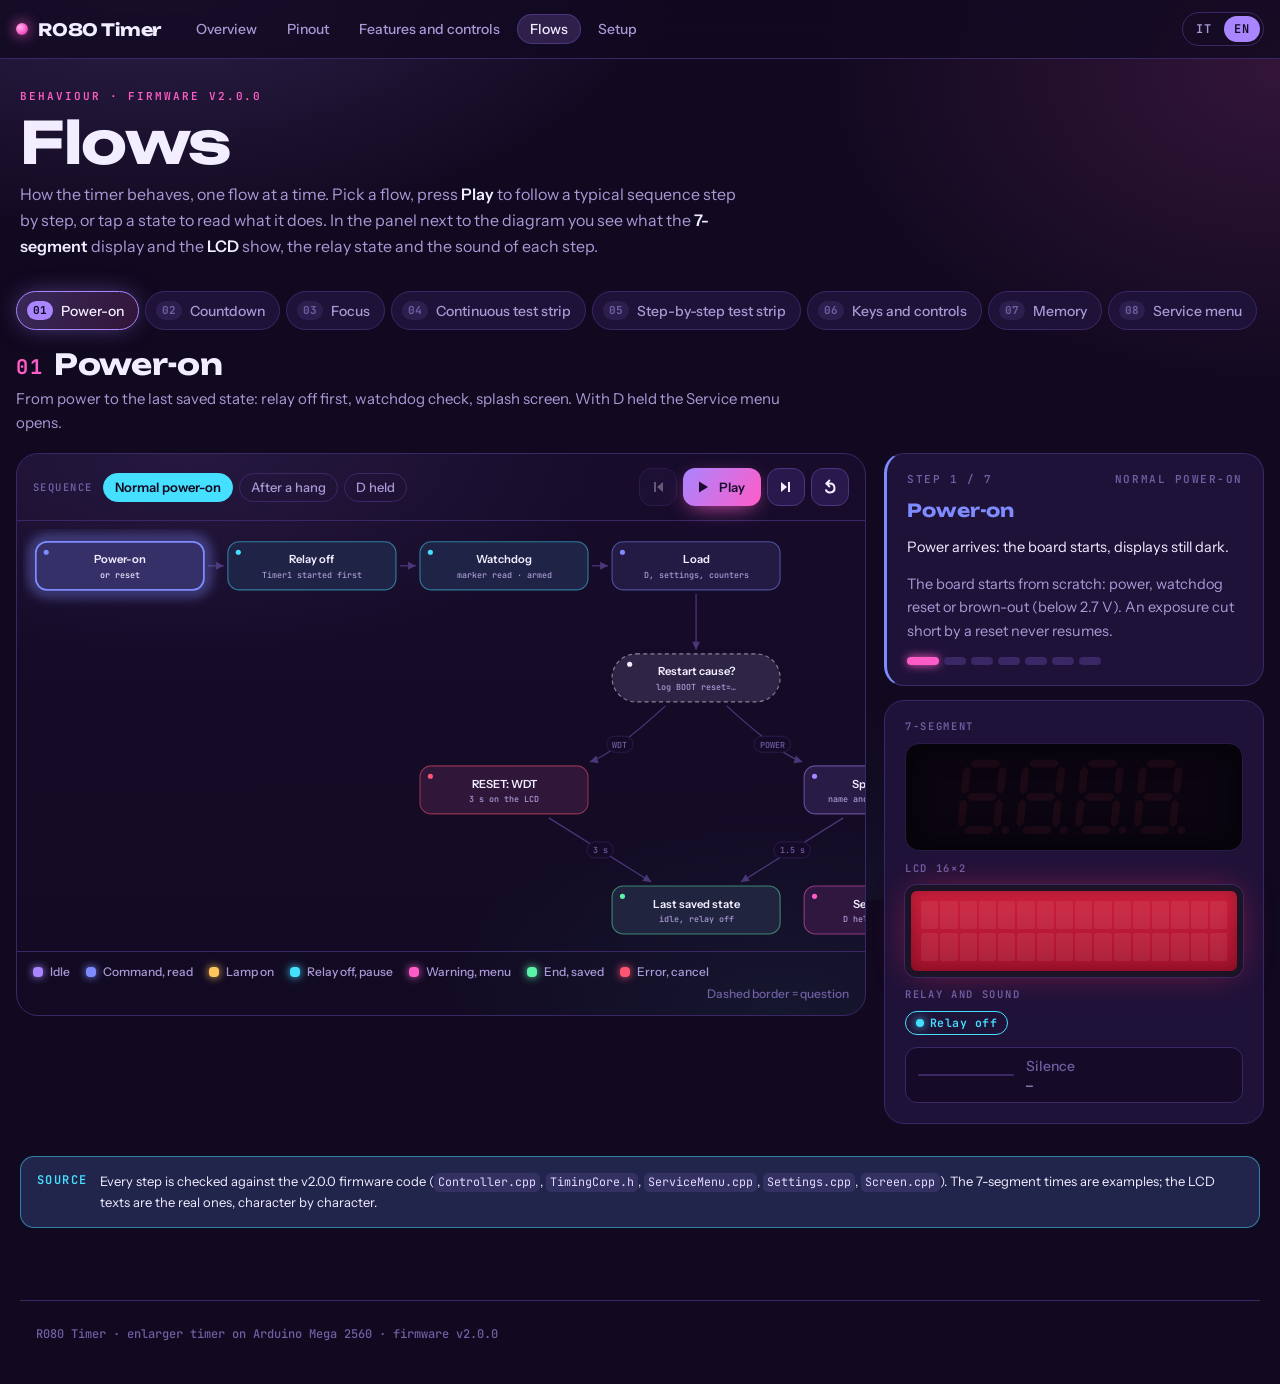
==== site/flussi.html @ a42ba9b8 "Add GitHub Pages documentation site Bilingual (Italian/English) static site in site/: overview, inte" ====
<!doctype html>
<html lang="it" data-lang="it" data-title-it="Flussi · R080 Timer" data-title-en="Flows · R080 Timer">
<head>
<meta charset="utf-8">
<meta name="viewport" content="width=device-width, initial-scale=1, viewport-fit=cover">
<title>Flussi · R080 Timer</title>
<link rel="preconnect" href="https://fonts.googleapis.com">
<link rel="preconnect" href="https://fonts.gstatic.com" crossorigin>
<link rel="stylesheet" href="https://fonts.googleapis.com/css2?family=Unbounded:wght@500;700&family=Instrument+Sans:wght@400;500;600&family=JetBrains+Mono:wght@400;600;700&display=swap">
<link rel="stylesheet" href="assets/site.css">
<style>
/* ---------- flow stage ---------- */
.stage { display: grid; gap: 18px; min-width: 0; max-width: 1640px; width: 100%; justify-self: center; }
.tabs { display: flex; flex-wrap: wrap; gap: 6px; }
.tab {
  display: inline-flex; align-items: center; gap: 8px;
  padding: 9px 14px 9px 10px;
  border-radius: 999px;
  border: 1px solid var(--line);
  background: var(--panel);
  color: var(--muted);
  font: 500 14px/1 var(--body);
  cursor: pointer;
  transition: color .2s ease, border-color .2s ease, background .2s ease;
}
.tab .n { font: 700 11px/1 var(--mono); color: var(--faint); padding: 4px 6px; border-radius: 999px; background: rgba(169, 133, 255, .1); }
.tab:hover { color: var(--fg); border-color: var(--line-2); }
.tab[aria-selected="true"] { color: var(--fg); border-color: var(--violet); background: linear-gradient(120deg, rgba(169, 133, 255, .26), rgba(255, 92, 200, .14)); box-shadow: 0 0 24px -6px rgba(169, 133, 255, .6); }
.tab[aria-selected="true"] .n { color: var(--bg); background: var(--violet); }
.tab:focus-visible, .ctl:focus-visible, .chip:focus-visible, .dot:focus-visible { outline: 2px solid var(--cyan); outline-offset: 2px; }

.flow-intro { display: grid; gap: 6px; }
.flow-intro h2 span.k { color: var(--magenta); font: 700 .7em/1 var(--mono); letter-spacing: .1em; margin-right: 10px; vertical-align: middle; }
.flow-intro p { color: var(--muted); max-width: 80ch; }

.stage-grid { display: grid; grid-template-columns: minmax(0, 1fr) 380px; gap: 18px; align-items: start; }
@media (max-width: 1100px) { .stage-grid { grid-template-columns: minmax(0, 1fr); } }

.board {
  position: relative;
  border-radius: 22px;
  border: 1px solid var(--line);
  background:
    radial-gradient(600px 300px at 20% 0%, rgba(169, 133, 255, .10), transparent 70%),
    radial-gradient(500px 300px at 90% 100%, rgba(69, 224, 255, .06), transparent 70%),
    linear-gradient(180deg, #170c2b, #120a22);
  display: grid;
  min-width: 0;
  overflow: hidden;
}
.board-bar { display: flex; flex-wrap: wrap; align-items: center; justify-content: space-between; gap: 10px 16px; padding: 14px 16px; border-bottom: 1px solid var(--line); }
.chips { display: flex; flex-wrap: wrap; gap: 6px; align-items: center; }
.chips .lbl { font: 600 10.5px/1 var(--mono); letter-spacing: .14em; text-transform: uppercase; color: var(--faint); margin-right: 4px; }
.chip {
  border: 1px solid var(--line); background: transparent; color: var(--muted);
  padding: 6px 11px; border-radius: 999px; font: 500 13px/1.1 var(--body); cursor: pointer;
}
.chip:hover { color: var(--fg); border-color: var(--line-2); }
.chip[aria-pressed="true"] { color: var(--bg); background: var(--cyan); border-color: var(--cyan); font-weight: 600; }
.controls { display: flex; gap: 6px; align-items: center; }
.ctl {
  width: 38px; height: 38px; display: grid; place-items: center;
  border-radius: 12px; border: 1px solid var(--line-2); background: var(--panel-2); color: var(--fg); cursor: pointer;
}
.ctl svg { width: 16px; height: 16px; fill: currentColor; }
.ctl:hover { border-color: var(--violet); }
.ctl.play { width: auto; padding: 0 16px 0 12px; gap: 8px; display: inline-flex; align-items: center; font: 600 13px/1 var(--body);
  background: linear-gradient(120deg, var(--violet), var(--magenta)); color: #1a0b2e; border: 0; box-shadow: 0 6px 22px -8px var(--magenta); }
.ctl:disabled { opacity: .35; cursor: default; }

.diagram-scroll { overflow-x: auto; overflow-y: hidden; padding: 8px 6px 4px; -webkit-overflow-scrolling: touch; }
.diagram-scroll svg { display: block; width: 100%; height: auto; margin: 0 auto; }

/* svg: nodes */
.node { cursor: pointer; outline: none; }
.node .shape { fill: color-mix(in srgb, var(--k) 9%, #1b1033); stroke: color-mix(in srgb, var(--k) 50%, transparent); stroke-width: 1.4; transition: fill .35s ease, stroke .35s ease; }
.node .halo { fill: none; stroke: var(--k); stroke-width: 10; opacity: 0; transition: opacity .35s ease; }
.node .kdot { fill: var(--k); }
.node .nt { fill: var(--fg); font: 600 14px var(--body); text-anchor: middle; }
.node .ns { fill: var(--muted); font: 500 10.5px var(--mono); text-anchor: middle; }
.node.ask .shape { stroke-dasharray: 5 4; }
.node.dim .nt { fill: var(--muted); }
.node:hover .shape { stroke: var(--k); }
.node:focus-visible .shape { stroke: var(--fg); stroke-width: 2.4; }
.node.seen .shape { fill: color-mix(in srgb, var(--k) 15%, #1b1033); stroke: color-mix(in srgb, var(--k) 75%, transparent); }
.node.on .shape { fill: color-mix(in srgb, var(--k) 26%, #1b1033); stroke: var(--k); stroke-width: 2.2; }
.node.on .halo { opacity: .55; animation: pulse 1.8s ease-in-out infinite; }
.node.on .ns { fill: #ece4ff; }
@keyframes pulse { 50% { opacity: .2; } }

/* svg: edges */
.edge .wire { fill: none; stroke: #4a3678; stroke-width: 1.6; transition: stroke .35s ease; }
.edge.dash .wire { stroke-dasharray: 4 5; }
.edge .head { fill: #4a3678; transition: fill .35s ease; }
.edge .flow { fill: none; stroke: var(--k); stroke-width: 2.6; stroke-dasharray: 7 11; stroke-linecap: round; opacity: 0; }
.edge .lbg { fill: #150b28; stroke: #2f2054; stroke-width: 1; }
.edge .lt { fill: var(--faint); font: 500 10.5px var(--mono); text-anchor: middle; dominant-baseline: central; }
.edge.seen .wire { stroke: color-mix(in srgb, var(--k) 55%, #4a3678); }
.edge.seen .head { fill: color-mix(in srgb, var(--k) 55%, #4a3678); }
.edge.seen .lt { fill: var(--muted); }
.edge.on .wire { stroke: var(--k); stroke-width: 2; filter: url(#glow); }
.edge.on .head { fill: var(--k); }
.edge.on .flow { opacity: 1; animation: flow 0.9s linear infinite; }
.edge.on .lbg { stroke: var(--k); fill: color-mix(in srgb, var(--k) 18%, #150b28); }
.edge.on .lt { fill: var(--fg); }
@keyframes flow { to { stroke-dashoffset: -36; } }
.token { fill: #fff; filter: url(#glow); pointer-events: none; }
.lane rect { fill: rgba(169, 133, 255, .04); stroke: var(--line); stroke-dasharray: 3 5; }
.lane text { fill: var(--faint); font: 600 10.5px var(--mono); letter-spacing: .14em; text-transform: uppercase; text-anchor: end; }

.legend { display: flex; flex-wrap: wrap; gap: 6px 16px; padding: 12px 16px 14px; border-top: 1px solid var(--line); font: 500 12px/1.3 var(--body); color: var(--muted); }
.legend span { display: inline-flex; align-items: center; gap: 7px; }
.legend i { width: 10px; height: 10px; border-radius: 4px; background: var(--k); box-shadow: 0 0 8px var(--k); }
.legend .hint { color: var(--faint); margin-left: auto; }

/* ---------- side panel ---------- */
.side { display: grid; gap: 14px; min-width: 0; }
.stepcard { border-left: 3px solid var(--k, var(--violet)); }
.stepcard .meta { display: flex; justify-content: space-between; gap: 10px; font: 600 11px/1 var(--mono); letter-spacing: .14em; text-transform: uppercase; color: var(--faint); }
.stepcard h3 { color: var(--k, var(--fg)); font-size: 18px; }
.stepcard p { color: var(--muted); font-size: 14.5px; }
.stepcard p.cap { color: var(--fg); }
.dots { display: flex; flex-wrap: wrap; gap: 5px; }
.dot { width: 22px; height: 8px; border-radius: 999px; border: 0; background: var(--line); cursor: pointer; padding: 0; }
.dot.seen { background: color-mix(in srgb, var(--violet) 55%, var(--line)); }
.dot.on { background: var(--magenta); box-shadow: 0 0 10px var(--magenta); width: 32px; }

.dev { display: grid; gap: 12px; }
.dev h4 { margin: 0; font: 600 10.5px/1 var(--mono); letter-spacing: .16em; text-transform: uppercase; color: var(--faint); display: flex; justify-content: space-between; align-items: center; gap: 8px; }
.seg7box { border-radius: 14px; padding: 12px 14px; background: #0a0510; border: 1px solid #2a1b44; box-shadow: inset 0 0 30px rgba(0, 0, 0, .6); }
.seg7box svg { display: block; width: 100%; max-width: 250px; height: auto; margin: 0 auto; }
.seg7 .s { fill: rgba(255, 84, 114, .07); }
.seg7 .s.lit { fill: #ff3d5f; filter: url(#segglow); }
.lcd {
  border-radius: 12px; padding: 10px; display: grid; gap: 4px;
  background: linear-gradient(180deg, #d0203e, #a5122c);
  border: 6px solid #1c1426; box-shadow: 0 0 0 1px #3a2766, 0 0 34px -8px rgba(255, 40, 80, .55), inset 0 0 16px rgba(0, 0, 0, .25);
  transition: filter .4s ease;
}
.lcd.dim { filter: brightness(.48) saturate(.9); }
.lcd .row { display: grid; grid-template-columns: repeat(16, 1fr); gap: 2px; }
.lcd .c {
  aspect-ratio: 5 / 8; display: grid; place-items: center;
  background: rgba(255, 255, 255, .07); border-radius: 2px;
  color: #2c040d; font: 700 clamp(11px, 3.4vw, 16px)/1 var(--mono);
}
.lcd .c.full { background: #2c040d; }
.lcd .c svg { width: 72%; height: 72%; fill: #2c040d; }
.lamp { display: flex; flex-wrap: wrap; gap: 8px; }
.lamp .pill i { width: 8px; height: 8px; border-radius: 50%; background: currentColor; box-shadow: 0 0 10px currentColor; }
.sound { display: grid; grid-template-columns: auto 1fr; gap: 4px 12px; align-items: center; padding: 10px 12px; border-radius: 12px; border: 1px solid var(--line); background: #150b28; min-height: 54px; }
.sound svg { grid-row: span 2; width: 96px; height: 34px; }
.sound svg rect { fill: var(--magenta); }
.sound b { font: 600 14px/1.2 var(--body); color: var(--fg); }
.sound small { font: 500 11.5px/1.2 var(--mono); color: var(--muted); }
.sound.off b { color: var(--faint); font-weight: 500; }
.sound.off svg rect { fill: var(--line); }
.sound.go svg rect { animation: beep .5s ease-out 2; }
@keyframes beep { 40% { fill: #fff; } }
.note.small { font-size: 13px; }
</style>
</head>
<body data-page="flussi.html">
<main class="page">
  <header class="page-head">
    <span class="eyebrow"><span lang="it">Comportamento · firmware v2.0.0</span><span lang="en">Behaviour · firmware v2.0.0</span></span>
    <h1><span lang="it">Flussi</span><span lang="en">Flows</span></h1>
    <p class="lede" lang="it">Come si comporta il timer, un flusso alla volta. Scegli un flusso, premi <b>Riproduci</b> per seguire una sequenza tipica passo per passo, oppure tocca uno stato per leggerne la spiegazione. Nel pannello accanto al diagramma vedi cosa mostrano il <b>7 segmenti</b> e l'<b>LCD</b>, lo stato del relè e il suono di ogni passo.</p>
    <p class="lede" lang="en">How the timer behaves, one flow at a time. Pick a flow, press <b>Play</b> to follow a typical sequence step by step, or tap a state to read what it does. In the panel next to the diagram you see what the <b>7-segment</b> display and the <b>LCD</b> show, the relay state and the sound of each step.</p>
  </header>

  <section class="stage wide" aria-label="Flussi / Flows">
    <div class="tabs" role="tablist" id="tabs"></div>
    <div class="flow-intro" id="intro"></div>
    <div class="stage-grid" role="tabpanel" id="flow-panel">
      <div class="board">
        <div class="board-bar">
          <div class="chips" id="scen"></div>
          <div class="controls">
            <button type="button" class="ctl" id="b-prev"><svg viewBox="0 0 16 16" aria-hidden="true"><path d="M4 3h2v10H4zM13 3v10L7 8z"/></svg></button>
            <button type="button" class="ctl play" id="b-play"></button>
            <button type="button" class="ctl" id="b-next"><svg viewBox="0 0 16 16" aria-hidden="true"><path d="M10 3h2v10h-2zM3 3v10l6-5z"/></svg></button>
            <button type="button" class="ctl" id="b-reset"><svg viewBox="0 0 16 16" aria-hidden="true"><path d="M8 2.5a5.5 5.5 0 1 1-5.2 7.3l1.9-.6A3.5 3.5 0 1 0 8 4.5H6.8L8.6 6.3 7.2 7.7 3 3.5 7.2-.7 8.6.7 6.8 2.5z" transform="translate(0 1)"/></svg></button>
          </div>
        </div>
        <div class="diagram-scroll" id="dscroll"></div>
        <div class="legend">
          <span style="--k:var(--violet)"><i></i><span lang="it">Fermo</span><span lang="en">Idle</span></span>
          <span style="--k:var(--indigo)"><i></i><span lang="it">Comando, lettura</span><span lang="en">Command, read</span></span>
          <span style="--k:var(--amber)"><i></i><span lang="it">Lampada accesa</span><span lang="en">Lamp on</span></span>
          <span style="--k:var(--cyan)"><i></i><span lang="it">Relè spento, pausa</span><span lang="en">Relay off, pause</span></span>
          <span style="--k:var(--magenta)"><i></i><span lang="it">Avviso, menu</span><span lang="en">Warning, menu</span></span>
          <span style="--k:var(--green)"><i></i><span lang="it">Fine, salvato</span><span lang="en">End, saved</span></span>
          <span style="--k:var(--red)"><i></i><span lang="it">Errore, annullamento</span><span lang="en">Error, cancel</span></span>
          <span class="hint"><span lang="it">Bordo tratteggiato = domanda</span><span lang="en">Dashed border = question</span></span>
        </div>
      </div>
      <aside class="side" aria-live="polite">
        <div class="panel stepcard" id="card"></div>
        <div class="panel dev" id="dev"></div>
      </aside>
    </div>
  </section>

  <div class="note small"><strong><span lang="it">Fonte</span><span lang="en">Source</span></strong>
    <p lang="it">Ogni passo è verificato sul codice del firmware v2.0.0 (<code>Controller.cpp</code>, <code>TimingCore.h</code>, <code>ServiceMenu.cpp</code>, <code>Settings.cpp</code>, <code>Screen.cpp</code>). I tempi del 7 segmenti sono esempi; i testi dell'LCD sono quelli reali, carattere per carattere.</p>
    <p lang="en">Every step is checked against the v2.0.0 firmware code (<code>Controller.cpp</code>, <code>TimingCore.h</code>, <code>ServiceMenu.cpp</code>, <code>Settings.cpp</code>, <code>Screen.cpp</code>). The 7-segment times are examples; the LCD texts are the real ones, character by character.</p>
  </div>
</main>
<footer class="site"><span lang="it">R080 Timer · timer per ingranditore su Arduino Mega 2560 · firmware v2.0.0</span><span lang="en">R080 Timer · enlarger timer on Arduino Mega 2560 · firmware v2.0.0</span></footer>
<script src="assets/site.js"></script>
<script>
(function () {
  "use strict";
  const T = (it, en) => ({ it, en: en === undefined ? it : en });
  const lang = () => (document.documentElement.dataset.lang === "en" ? "en" : "it");
  const L = (o) => (o == null ? "" : typeof o === "string" ? o : o[lang()]);
  const reduced = window.matchMedia("(prefers-reduced-motion: reduce)").matches;

  const KIND = { idle: "--violet", input: "--indigo", lamp: "--amber", off: "--cyan", warn: "--magenta", end: "--green", err: "--red", ask: "--fg", mute: "--faint" };

  // LCD rows, exactly as Screen.cpp composes them: row 2 = precision (cols 0-6), Ch:x (9-12), note (14), plug (15).
  const pad = (s) => (s + " ".repeat(16)).slice(0, 16);
  const R1 = { F: "FOCUS", CD: "COUNTDOWN  [S]", TS: "TEST STRIP [S]CO", TSF: "TEST STRIP [F]CO", TP: "TEST STRIP [S]PP" };
  const r2 = (p, ch, note, plug) => (p + "         ").slice(0, 9) + "Ch:" + (ch || "A") + " " + (note === false ? " " : "♪") + (plug === false ? " " : "⚡");
  const LCD_CD = [R1.CD, r2(" 1s")];
  const LCD_F = [R1.F, r2("")];
  const MENU = (item) => ["MENU SERVIZIO", ">" + item];

  // Sounds from SoundScheduler.cpp: [hz, ms] (hz 0 = pause).
  const SND = {
    start: [T("Avvio", "Start"), "1000 Hz · 60 ms", [[1000, 60]]],
    metro: [T("Metronomo", "Metronome"), "300 Hz · 80 ms", [[300, 80]]],
    pre: [T("Preavviso", "Pre-warning"), "3 × 800 Hz · 30 ms", [[800, 30], [0, 70], [800, 30], [0, 70], [800, 30]]],
    step: [T("Step", "Step"), "600 Hz · 150 ms", [[600, 150]]],
    end: [T("Suono di fine", "End sound"), "600 · 450 · 300 Hz", [[600, 150], [0, 80], [450, 150], [0, 80], [300, 150]]],
    warn: [T("Avviso Focus", "Focus warning"), "2 × 450 Hz · 200 ms", [[450, 200], [0, 100], [450, 200]]],
    error: [T("Errore", "Error"), "150 Hz · 300 ms", [[150, 300]]],
    ok: [T("Conferma", "Confirm"), "1200 Hz · 40 ms", [[1200, 40]]]
  };

  /* ------------------------------------------------------------------ flows
     node: [id, x, y, kind, title, sub, info]
     edge: [from, to, label, opts{bend, loop:"top|bottom|left|right", id, dash}]
     step: {n, via?, seg?, lcd?, r?, snd?, c}  seg/lcd/r carry over to the next steps */
  const FLOWS = [
    {
      id: "boot", tab: T("Accensione", "Power-on"),
      intro: T("Dall'alimentazione all'ultimo stato salvato: relè spento per primo, controllo del watchdog, schermata iniziale. Con D premuto si apre il Menu di servizio.",
        "From power to the last saved state: relay off first, watchdog check, splash screen. With D held the Service menu opens."),
      nodes: [
        ["pow", 120, 70, "input", T("Accensione", "Power-on"), T("o reset", "or reset"),
          T("La scheda parte da zero: alimentazione, reset da watchdog o brown-out (sotto 2,7 V). Un'Esposizione interrotta da un reset non riprende mai.",
            "The board starts from scratch: power, watchdog reset or brown-out (below 2.7 V). An exposure cut short by a reset never resumes.")],
        ["rel", 360, 70, "off", T("Relè spento", "Relay off"), T("Timer1 avviato per primo", "Timer1 started first"),
          T("La prima riga di setup() avvia Timer1 e tiene basso il pin del relè: la lampada resta spenta finché non si avvia un'Esposizione.",
            "The first line of setup() starts Timer1 and holds the relay pin low: the lamp stays off until an exposure starts.")],
        ["wdt", 600, 70, "off", T("Watchdog", "Watchdog"), T("marcatore letto · armato", "marker read · armed"),
          T("Un marcatore in RAM non inizializzata dice se il riavvio viene dal watchdog. Poi il watchdog si arma: se il loop si blocca, a 250 ms spegne il relè e a 500 ms resetta la scheda.",
            "A marker in uninitialised RAM tells whether the restart came from the watchdog. Then the watchdog is armed: if the loop hangs it turns the relay off at 250 ms and resets the board at 500 ms.")],
        ["load", 840, 70, "input", T("Lettura", "Load"), T("D, impostazioni, contatori", "D, settings, counters"),
          T("Legge una sola volta il tasto D, carica le impostazioni (CRC8, altrimenti valori di fabbrica) e aumenta il contatore delle accensioni; dopo un watchdog anche quello dei reset.",
            "Reads the D key once, loads the settings (CRC8, otherwise factory defaults) and bumps the power-on counter; after a watchdog reset also the reset counter.")],
        ["cause", 840, 210, "ask", T("Causa del riavvio?", "Restart cause?"), T("log BOOT reset=…", "log BOOT reset=…"),
          T("Il log USB scrive BOOT reset=POWER o BOOT reset=WDT. Solo il reset da watchdog si riconosce: il bootloader cancella gli altri flag.",
            "The USB log writes BOOT reset=POWER or BOOT reset=WDT. Only the watchdog reset is recognised: the bootloader clears the other flags.")],
        ["wmsg", 600, 350, "err", T("RESET: WDT", "RESET: WDT"), T("3 s sull'LCD", "3 s on the LCD"),
          T("Dopo un reset da watchdog l'LCD mostra la causa per 3 s, al posto della schermata iniziale, che non compare. Se D era premuto, poi si apre il Menu di servizio.",
            "After a watchdog reset the LCD shows the cause for 3 s, instead of the splash screen, which does not appear. If D was held, the Service menu opens next.")],
        ["splash", 1080, 350, "idle", T("Schermata iniziale", "Splash screen"), T("nome e versione · 1,5 s", "name and version · 1.5 s"),
          T("“- R080 Timer -” e la versione per 1,5 s. Il 7 segmenti mostra già il tempo impostato del Canale attivo.",
            "“- R080 Timer -” and the version for 1.5 s. The 7-segment already shows the set time of the active channel.")],
        ["idle", 840, 500, "end", T("Ultimo stato salvato", "Last saved state"), T("fermo, relè spento", "idle, relay off"),
          T("Tutto come allo spegnimento: Canale attivo, i tre Canali, mute, luminosità, impostazioni del menu. Il timer è fermo con il relè spento.",
            "Everything as it was at power-off: active channel, the three channels, mute, brightness, menu settings. The timer is idle with the relay off.")],
        ["menu", 1080, 500, "warn", T("Menu di servizio", "Service menu"), T("D tenuto all'accensione", "D held at power-on"),
          T("Se D era premuto all'avvio, finita la schermata iniziale si apre il Menu di servizio. Nel menu non si avviano Esposizioni.",
            "If D was held at start-up, the Service menu opens once the splash screen ends. No exposure can start inside the menu.")]
      ],
      edges: [
        ["pow", "rel", ""], ["rel", "wdt", ""], ["wdt", "load", ""], ["load", "cause", ""],
        ["cause", "wmsg", T("WDT"), { bend: -30 }], ["cause", "splash", T("POWER"), { bend: 30 }],
        ["wmsg", "idle", T("3 s")], ["splash", "idle", T("1,5 s", "1.5 s")],
        ["splash", "menu", T("D tenuto", "D held")]
      ],
      sc: [
        { name: T("Accensione normale", "Normal power-on"), steps: [
          { n: "pow", seg: "", lcd: ["", ""], r: false, c: T("Arriva la corrente: la scheda si avvia, display ancora spenti.", "Power arrives: the board starts, displays still dark.") },
          { n: "rel", c: T("Timer1 parte per primo e tiene il relè spento.", "Timer1 starts first and keeps the relay off.") },
          { n: "wdt", c: T("Nessun marcatore: avvio normale. Il watchdog ora sorveglia il loop.", "No marker: normal start. The watchdog now guards the loop.") },
          { n: "load", c: T("Impostazioni valide, contatore Accensioni +1.", "Settings valid, power-on counter +1.") },
          { n: "cause", c: T("Causa POWER: il log scrive BOOT reset=POWER.", "Cause POWER: the log writes BOOT reset=POWER.") },
          { n: "splash", seg: "010.0", lcd: [" - R080 Timer - ", "     v2.0.0"], c: T("Schermata iniziale per 1,5 s; il 7 segmenti mostra già 10,0 s.", "Splash for 1.5 s; the 7-segment already shows 10.0 s.") },
          { n: "idle", lcd: LCD_CD, c: T("Ultimo stato salvato: Countdown, Canale A, pronto.", "Last saved state: Countdown, channel A, ready.") }
        ] },
        { name: T("Dopo un blocco", "After a hang"), steps: [
          { n: "pow", seg: "", lcd: ["", ""], r: false, c: T("Il loop si era bloccato: a 250 ms la ISR del watchdog ha spento il relè e scritto il marcatore, a 500 ms la scheda si è riavviata.", "The loop had hung: at 250 ms the watchdog ISR turned the relay off and wrote the marker, at 500 ms the board restarted.") },
          { n: "rel", c: T("Relè spento, come a ogni avvio.", "Relay off, as at every start.") },
          { n: "wdt", c: T("Marcatore trovato: il riavvio viene dal watchdog.", "Marker found: the restart came from the watchdog.") },
          { n: "load", c: T("Accensioni +1 e Reset watchdog +1.", "Power-ons +1 and watchdog resets +1.") },
          { n: "cause", c: T("Causa WDT: il log scrive BOOT reset=WDT.", "Cause WDT: the log writes BOOT reset=WDT.") },
          { n: "wmsg", seg: "010.0", lcd: ["RESET: WDT", ""], c: T("L'LCD mostra RESET: WDT per 3 s.", "The LCD shows RESET: WDT for 3 s.") },
          { n: "idle", lcd: LCD_CD, c: T("Poi direttamente l'ultimo stato salvato: la schermata iniziale non compare. Nessuna Esposizione riprende.", "Then straight to the last saved state: no splash screen. No exposure resumes.") }
        ] },
        { name: T("D tenuto", "D held"), steps: [
          { n: "pow", seg: "", lcd: ["", ""], r: false, c: T("D premuto mentre si accende il timer.", "D held while the timer powers on.") },
          { n: "rel" }, { n: "wdt" },
          { n: "load", c: T("D letto una volta sola, qui: il Menu di servizio è aperto.", "D is read only once, here: the Service menu is open.") },
          { n: "cause" },
          { n: "splash", seg: "010.0", lcd: [" - R080 Timer - ", "     v2.0.0"], c: T("La schermata iniziale compare comunque per 1,5 s.", "The splash screen still shows for 1.5 s.") },
          { n: "menu", lcd: MENU("Info"), c: T("Menu di servizio, prima voce Info. Si scorre con l'encoder della Modalità.", "Service menu, first item Info. Scroll with the mode encoder.") }
        ] }
      ]
    },
    {
      id: "countdown", tab: T("Countdown", "Countdown"),
      intro: T("Una singola Esposizione lunga quanto il tempo impostato, con il Metronomo a ogni secondo e lo spegnimento del relè dal timer hardware, al millisecondo.",
        "A single exposure as long as the set time, with the metronome every second and the relay switched off by the hardware timer, to the millisecond."),
      nodes: [
        ["err", 140, 80, "err", T("Beep di errore", "Error beep"), T("tempo 0,0", "time 0.0"),
          T("Con tempo 0,0 la pressione non avvia nulla: tono grave lungo (150 Hz, 300 ms), relè spento, il timer resta fermo.",
            "With time 0.0 the press starts nothing: long low tone (150 Hz, 300 ms), relay off, the timer stays idle.")],
        ["entry", 420, 80, "input", T("Inserimento", "Time entry"), T("cifre da destra", "digits from the right"),
          T("Le cifre entrano da destra in decimi di secondo, fino a quattro: 1 2 5 = 12,5 s. Il tempo inserito diventa anche il Tempo base, con Offset zero.",
            "Digits enter from the right in tenths of a second, up to four: 1 2 5 = 12.5 s. The entered time also becomes the base time, with offset zero.")],
        ["idle", 140, 270, "idle", T("Fermo", "Idle"), T("7 seg: tempo impostato", "7-seg: set time"),
          T("Il 7 segmenti mostra il tempo impostato del Canale attivo; tastierino ed encoder sono attivi. D azzera tempo, Tempo base e Offset.",
            "The 7-segment shows the set time of the active channel; keypad and encoders are live. D clears time, base time and offset.")],
        ["expo", 700, 270, "lamp", T("Esposizione", "Exposure"), T("relè acceso · residuo", "relay on · remaining"),
          T("Relè acceso (se l'Abilitazione relè è attiva), beep di avvio, impostazioni salvate subito, LCD al livello di esposizione. Il 7 segmenti conta alla rovescia, arrotondando per eccesso.",
            "Relay on (if relay enable is on), start beep, settings saved at once, LCD at exposure level. The 7-segment counts down, rounded up.")],
        ["isr", 1000, 270, "off", T("Fine dalla ISR", "End from the ISR"), T("relè spento al ms", "relay off on the ms"),
          T("Nel tick di Timer1 in cui il tempo arriva al traguardo la ISR spegne il relè scrivendo su PORTL: la durata non dipende dal loop.",
            "In the Timer1 tick where time reaches the target the ISR turns the relay off by writing PORTL: the duration does not depend on the loop.")],
        ["cancel", 700, 450, "err", T("Annullamento", "Cancel"), T("pressione durante", "press while running"),
          T("Una pressione durante l'Esposizione spegne subito il relè. Conta comunque come Esposizione; il log scrive CANCEL.",
            "A press during the exposure switches the relay off at once. It still counts as an exposure; the log writes CANCEL.")],
        ["end", 1000, 450, "end", T("Fine", "End"), T("suono di fine · ripeti", "end sound · repeat"),
          T("Suono di fine (tre toni discendenti, suona anche col mute). Il 7 segmenti torna al tempo impostato: un'altra pressione ripete la stessa Esposizione.",
            "End sound (three falling tones, plays even when muted). The 7-segment returns to the set time: another press repeats the same exposure.")]
      ],
      edges: [
        ["idle", "entry", T("cifre", "digits")], ["entry", "expo", T("pressione", "press")],
        ["idle", "expo", T("pressione", "press")], ["idle", "idle", T("D: 0,0", "D: 0.0"), { loop: "left" }],
        ["idle", "err", T("pressione a 0,0", "press at 0.0"), { bend: -26 }], ["err", "idle", T("resta fermo", "stays idle"), { bend: -26 }],
        ["expo", "expo", T("ogni secondo: metronomo", "every second: metronome"), { loop: "top" }],
        ["expo", "isr", T("residuo 0", "0 left")], ["isr", "end", ""],
        ["expo", "cancel", T("pressione", "press")], ["cancel", "end", ""],
        ["end", "idle", T("pronto a ripetere", "ready to repeat"), { c: [580, 700] }]
      ],
      sc: [
        { name: T("Esposizione completa", "Full exposure"), steps: [
          { n: "idle", seg: "010.0", lcd: LCD_CD, r: false, c: T("Fermo sul Canale A: 10,0 s di fabbrica.", "Idle on channel A: factory 10.0 s.") },
          { n: "entry", seg: "012.5", c: T("Digito 1 2 5: le cifre entrano da destra, 12,5 s.", "I type 1 2 5: digits enter from the right, 12.5 s.") },
          { n: "expo", r: true, snd: "start", c: T("Pressione: relè acceso, beep di avvio, impostazioni salvate subito.", "Press: relay on, start beep, settings saved at once.") },
          { n: "expo", seg: "011.5", snd: "metro", c: T("A ogni secondo intero dall'avvio un tick del Metronomo. Il residuo è arrotondato per eccesso.", "At every whole second from the start a metronome tick. The remaining time is rounded up.") },
          { n: "expo", seg: "000.5", snd: "metro", c: T("Ultimo tick a 12 s: mancano 0,5 s.", "Last tick at 12 s: 0.5 s to go.") },
          { n: "isr", seg: "000.1", r: false, c: T("Al ms 12 500 la ISR spegne il relè, nello stesso tick.", "At ms 12 500 the ISR turns the relay off, in that very tick.") },
          { n: "end", seg: "012.5", snd: "end", c: T("Suono di fine; il 7 segmenti torna a 012.5. Log END con la durata misurata, Esposizioni +1.", "End sound; the 7-segment goes back to 012.5. Log END with the measured duration, exposures +1.") },
          { n: "idle", c: T("Un'altra pressione ripete la stessa Esposizione.", "Another press repeats the same exposure.") }
        ] },
        { name: T("Annullamento", "Cancel"), steps: [
          { n: "idle", seg: "010.0", lcd: LCD_CD, r: false, c: T("Fermo, 10,0 s.", "Idle, 10.0 s.") },
          { n: "expo", r: true, snd: "start", c: T("Pressione: Esposizione avviata.", "Press: exposure started.") },
          { n: "expo", seg: "006.0", snd: "metro", c: T("Quarto tick del Metronomo: residuo 6,0 s.", "Fourth metronome tick: 6.0 s left.") },
          { n: "cancel", seg: "005.3", r: false, c: T("Pressione durante l'Esposizione: relè spento subito, log CANCEL, conta come Esposizione.", "Press while running: relay off at once, log CANCEL, counts as an exposure.") },
          { n: "end", seg: "010.0", snd: "end", c: T("Suono di fine; il 7 segmenti torna a 010.0.", "End sound; the 7-segment returns to 010.0.") },
          { n: "idle", c: T("La pressione successiva riparte dal tempo pieno.", "The next press starts again from the full time.") }
        ] },
        { name: T("Tempo zero", "Zero time"), steps: [
          { n: "idle", seg: "010.0", lcd: LCD_CD, r: false, c: T("Fermo, 10,0 s.", "Idle, 10.0 s.") },
          { n: "idle", seg: "000.0", c: T("D azzera tempo impostato, Tempo base e Offset.", "D clears set time, base time and offset.") },
          { n: "err", snd: "error", c: T("Pressione con 0,0: beep di errore, nessuna Esposizione.", "Press at 0.0: error beep, no exposure.") },
          { n: "idle", c: T("Il timer resta fermo: si digita un tempo nuovo.", "The timer stays idle: type a new time.") }
        ] }
      ]
    },
    {
      id: "focus", tab: T("Focus", "Focus"),
      intro: T("Lampada accesa a tempo libero per comporre e mettere a fuoco, con spegnimento automatico di sicurezza.",
        "Lamp on for free time to compose and focus, with a safety auto-off."),
      nodes: [
        ["idle", 140, 270, "idle", T("Focus fermo", "Focus idle"), T("* / # luci · cifre ignorate", "* / # lights · digits off"),
          T("In Focus cifre ed encoder della precisione non hanno effetto; * / # regolano la luminosità dell'LCD, 0 tenuto + * / # quella del 7 segmenti. Il tempo impostato resta nel Canale.",
            "In Focus digits and the precision encoder do nothing; * / # set the LCD brightness, 0 held + * / # the 7-segment one. The set time stays in the channel.")],
        ["on", 430, 270, "lamp", T("Lampada accesa", "Lamp on"), T("tempo trascorso", "elapsed time"),
          T("Pressione: relè acceso, beep di avvio. Il 7 segmenti conta il tempo trascorso; nessun Metronomo. LCD al livello di esposizione.",
            "Press: relay on, start beep. The 7-segment counts the elapsed time; no metronome. LCD at exposure level.")],
        ["mmss", 760, 90, "lamp", T("Oltre 999,9 s", "Past 999.9 s"), T("7 seg in mm.ss", "7-seg in mm.ss"),
          T("Oltre 999,9 s il 7 segmenti passa a minuti.secondi: 17.05 = 17 min 05 s. Succede solo con il limite di 20 minuti.",
            "Past 999.9 s the 7-segment switches to minutes.seconds: 17.05 = 17 min 05 s. Only happens with the 20-minute limit.")],
        ["warn", 760, 270, "warn", T("Avviso", "Warning"), T("10 s prima · 2 × 450 Hz", "10 s before · 2 × 450 Hz"),
          T("Dieci secondi prima dello Spegnimento automatico suonano due toni da 450 Hz. La lampada resta accesa.",
            "Ten seconds before the auto-off two 450 Hz tones play. The lamp stays on.")],
        ["auto", 1060, 270, "off", T("Spegnimento automatico", "Auto-off"), T("3·5·10·15·20 min, def. 5", "3·5·10·15·20 min, def. 5"),
          T("Al tempo massimo scelto nel Menu di servizio (3, 5, 10, 15 o 20 minuti; di fabbrica 5) la ISR spegne il relè.",
            "At the maximum time chosen in the Service menu (3, 5, 10, 15 or 20 minutes; factory 5) the ISR turns the relay off.")],
        ["stop", 760, 450, "input", T("Stop manuale", "Manual stop"), T("seconda pressione", "second press"),
          T("Una seconda pressione del pulsante principale spegne la lampada.",
            "A second press of the main button turns the lamp off.")],
        ["end", 1060, 450, "end", T("Fine", "End"), T("suono di fine", "end sound"),
          T("Suono di fine, LCD al livello normale, 7 segmenti al tempo impostato. Il Focus non conta come Esposizione, ma il tempo a relè acceso va nelle ore di lampada.",
            "End sound, LCD back to normal level, 7-segment to the set time. Focus is not counted as an exposure, but its relay-on time adds to the lamp hours.")]
      ],
      edges: [
        ["idle", "on", T("pressione", "press")], ["on", "on", T("conta", "counting"), { loop: "bottom" }],
        ["on", "mmss", T("1000 s (limite 20 min)", "1000 s (20 min limit)"), { dash: true, bend: 20 }], ["mmss", "warn", ""],
        ["on", "warn", T("limite − 10 s", "limit − 10 s")], ["warn", "auto", T("limite", "limit")],
        ["on", "stop", T("pressione", "press"), { bend: 20 }], ["warn", "stop", T("pressione", "press")],
        ["auto", "end", ""], ["stop", "end", ""],
        ["end", "idle", T("pronto", "ready"), { c: [600, 700] }]
      ],
      sc: [
        { name: T("Spegnimento automatico", "Auto-off"), steps: [
          { n: "idle", seg: "010.0", lcd: LCD_F, r: false, c: T("Focus fermo: il 7 segmenti mostra il tempo del Canale, che il Focus non usa.", "Focus idle: the 7-segment shows the channel time, which Focus does not use.") },
          { n: "on", seg: "000.0", r: true, snd: "start", c: T("Pressione: lampada accesa, beep di avvio.", "Press: lamp on, start beep.") },
          { n: "on", seg: "125.4", c: T("Il 7 segmenti conta il tempo trascorso, in silenzio.", "The 7-segment counts the elapsed time, silently.") },
          { n: "warn", seg: "290.0", snd: "warn", c: T("Limite di fabbrica 5 min: a 4:50 l'avviso, due toni.", "Factory limit 5 min: at 4:50 the warning, two tones.") },
          { n: "auto", seg: "300.0", r: false, c: T("A 5:00 la ISR spegne il relè.", "At 5:00 the ISR turns the relay off.") },
          { n: "end", seg: "010.0", snd: "end", c: T("Suono di fine; il 7 segmenti torna al tempo impostato.", "End sound; the 7-segment returns to the set time.") },
          { n: "idle", c: T("Pronto per un'altra accensione.", "Ready to switch on again.") }
        ] },
        { name: T("Limite 20 min", "20 min limit"), steps: [
          { n: "idle", seg: "010.0", lcd: LCD_F, r: false, c: T("Tempo max Focus a 20 minuti nel Menu di servizio.", "Focus max time set to 20 minutes in the Service menu.") },
          { n: "on", seg: "000.0", r: true, snd: "start", c: T("Pressione: lampada accesa.", "Press: lamp on.") },
          { n: "mmss", seg: "17.05", c: T("A 1025 s il 7 segmenti mostra 17.05: 17 min 05 s.", "At 1025 s the 7-segment shows 17.05: 17 min 05 s.") },
          { n: "warn", seg: "19.50", snd: "warn", c: T("A 19:50 l'avviso.", "At 19:50 the warning.") },
          { n: "auto", seg: "20.00", r: false, c: T("A 20:00 relè spento dalla ISR.", "At 20:00 relay off from the ISR.") },
          { n: "end", seg: "010.0", snd: "end", c: T("Suono di fine.", "End sound.") }
        ] },
        { name: T("Stop manuale", "Manual stop"), steps: [
          { n: "idle", seg: "010.0", lcd: LCD_F, r: false, c: T("Focus fermo.", "Focus idle.") },
          { n: "on", seg: "000.0", r: true, snd: "start", c: T("Pressione: lampada accesa.", "Press: lamp on.") },
          { n: "on", seg: "042.7", c: T("Messa a fuoco in corso: 42,7 s.", "Focusing: 42.7 s.") },
          { n: "stop", r: false, c: T("Seconda pressione: relè spento.", "Second press: relay off.") },
          { n: "end", seg: "010.0", snd: "end", c: T("Suono di fine; il tempo va nelle ore di lampada, non nelle Esposizioni.", "End sound; the time goes to lamp hours, not to exposures.") },
          { n: "idle", c: T("Di nuovo fermo.", "Idle again.") }
        ] }
      ]
    },
    {
      id: "strip", tab: T("Test strip continuo", "Continuous test strip"),
      intro: T("Una serie di Step cumulativi su una sola striscia: la lampada resta accesa e si copre una striscia a ogni beep di step.",
        "A series of cumulative steps on one strip: the lamp stays on and you cover a strip at every step beep."),
      nodes: [
        ["idle", 140, 270, "idle", T("Fermo", "Idle"), T("TEST STRIP · CO", "TEST STRIP · CO"),
          T("Avanzamento continuo (CO), scelto premendo l'encoder della Modalità. Il primo Step è il tempo impostato; con 0,0 la pressione dà il beep di errore.",
            "Continuous advance (CO), chosen by pressing the mode encoder. The first step is the set time; at 0.0 the press gives the error beep.")],
        ["run", 430, 270, "lamp", T("Lampada accesa", "Lamp on"), T("cumulativo · St:n", "cumulative · St:n"),
          T("La lampada resta accesa da uno Step all'altro. Il 7 segmenti mostra il tempo cumulativo dall'inizio, l'LCD lo Step in corso (St:n). Nessun Metronomo.",
            "The lamp stays on from one step to the next. The 7-segment shows the cumulative time from the start, the LCD the current step (St:n). No metronome.")],
        ["pre", 720, 100, "warn", T("Preavviso", "Pre-warning"), T("−300 · −200 · −100 ms", "−300 · −200 · −100 ms"),
          T("Tre tick brevi (800 Hz, 30 ms) a 0,3, 0,2 e 0,1 s dallo Step: il tempo di preparare il cartoncino.",
            "Three short ticks (800 Hz, 30 ms) at 0.3, 0.2 and 0.1 s before the step: time to get the card ready.")],
        ["step", 720, 440, "warn", T("Step", "Step"), T("beep 600 Hz · St:n+1", "600 Hz beep · St:n+1"),
          T("Allo Step il beep: si copre una striscia. Lo Step successivo si calcola sempre dal Tempo base: Secondi T + k·P, F-Stop Tempo base · 2^((Offset + k) / p).",
            "At the step the beep: cover one strip. The next step is always computed from the base time: seconds T + k·P, F-stop base · 2^((offset + k) / p).")],
        ["end", 140, 470, "end", T("Fine prova", "Strip ended"), T("suono di fine · 1 Esposizione", "end sound · 1 exposure"),
          T("Suono di fine, 7 segmenti al tempo impostato. La prova intera conta come una sola Esposizione, anche se annullata.",
            "End sound, 7-segment to the set time. The whole strip counts as one exposure, even if cancelled.")]
      ],
      edges: [
        ["idle", "run", T("pressione", "press")], ["run", "pre", T("Step − 300 ms", "step − 300 ms")],
        ["pre", "step", T("Step", "step"), { bend: -40 }], ["step", "run", T("lampada sempre accesa", "lamp stays on")],
        ["run", "end", T("pressione: annulla", "press: cancel"), { bend: 34, id: "cancel" }],
        ["run", "end", T("999,9 s cumulativi", "999.9 s cumulative"), { bend: -34, id: "limit" }],
        ["end", "idle", T("prossima prova: Step 1", "next strip: step 1")]
      ],
      sc: [
        { name: T("Secondi: 5 s + 5 s", "Seconds: 5 s + 5 s"), steps: [
          { n: "idle", seg: "005.0", lcd: [R1.TS, r2(" 5s")], r: false, c: T("Tempo 5,0 s, precisione Secondi 5 s: Step a 5, 10, 15, 20 s…", "Time 5.0 s, seconds precision 5 s: steps at 5, 10, 15, 20 s…") },
          { n: "run", seg: "002.0", lcd: [R1.TS, r2("St:1")], r: true, snd: "start", c: T("Pressione: lampada accesa, beep di avvio. LCD: St:1.", "Press: lamp on, start beep. LCD: St:1.") },
          { n: "pre", seg: "004.7", snd: "pre", c: T("A 4,7 · 4,8 · 4,9 s tre tick.", "At 4.7 · 4.8 · 4.9 s three ticks.") },
          { n: "step", seg: "005.0", lcd: [R1.TS, r2("St:2")], snd: "step", c: T("Step 1 a 5,0 s: beep, si copre la prima striscia. Ora St:2 verso 10,0 s.", "Step 1 at 5.0 s: beep, cover the first strip. Now St:2 towards 10.0 s.") },
          { n: "run", seg: "008.0", c: T("La lampada non si è mai spenta.", "The lamp never went off.") },
          { n: "pre", seg: "009.7", snd: "pre", c: T("Preavviso dello Step 2.", "Pre-warning for step 2.") },
          { n: "step", seg: "010.0", lcd: [R1.TS, r2("St:3")], snd: "step", c: T("Step 2 a 10,0 s.", "Step 2 at 10.0 s.") },
          { n: "end", via: "cancel", seg: "005.0", lcd: [R1.TS, r2(" 5s")], r: false, snd: "end", c: T("Pressione: annullamento. Suono di fine, 7 segmenti di nuovo a 005.0.", "Press: cancel. End sound, 7-segment back to 005.0.") },
          { n: "idle", c: T("La prossima prova riparte da 5,0 s.", "The next strip starts again at 5.0 s.") }
        ] },
        { name: T("F-Stop 1/2 fino a 999,9 s", "F-stop 1/2 up to 999.9 s"), steps: [
          { n: "idle", seg: "008.0", lcd: [R1.TSF, r2("1/2  00")], r: false, c: T("Tempo base 8,0 s, F-Stop 1/2: Step a 8,0 → 11,3 → 16,0 → 22,6 s…", "Base time 8.0 s, F-stop 1/2: steps at 8.0 → 11.3 → 16.0 → 22.6 s…") },
          { n: "run", seg: "004.0", lcd: [R1.TSF, r2("St:1")], r: true, snd: "start", c: T("Pressione: lampada accesa.", "Press: lamp on.") },
          { n: "pre", seg: "007.7", snd: "pre", c: T("Preavviso.", "Pre-warning.") },
          { n: "step", seg: "008.0", lcd: [R1.TSF, r2("St:2")], snd: "step", c: T("Step 1 a 8,0 s; lo Step 2 è 8,0 · 2^(1/2) = 11,3 s.", "Step 1 at 8.0 s; step 2 is 8.0 · 2^(1/2) = 11.3 s.") },
          { n: "run", seg: "850.0", lcd: [R1.TSF, r2("St:15")], c: T("Dopo lo Step 14 (724,1 s) il 15 cadrebbe a 1024 s, oltre il limite.", "After step 14 (724.1 s) step 15 would fall at 1024 s, past the limit.") },
          { n: "end", via: "limit", seg: "008.0", lcd: [R1.TSF, r2("1/2  00")], r: false, snd: "end", c: T("A 999,9 s cumulativi la ISR spegne il relè: fine automatica, Suono di fine.", "At 999.9 s cumulative the ISR turns the relay off: automatic end, end sound.") },
          { n: "idle", c: T("Pronto per una nuova prova dallo Step 1.", "Ready for a new strip from step 1.") }
        ] }
      ]
    },
    {
      id: "stepped", tab: T("Test strip passo-passo", "Step-by-step test strip"),
      intro: T("A ogni Step la lampada si spegne al millisecondo e il timer aspetta: si sposta la carta e si preme per esporre solo l'incremento.",
        "At every step the lamp goes off to the millisecond and the timer waits: move the paper and press to expose only the increment."),
      nodes: [
        ["idle", 140, 270, "idle", T("Fermo", "Idle"), T("TEST STRIP · PP", "TEST STRIP · PP"),
          T("Avanzamento passo-passo (PP), scelto premendo l'encoder della Modalità. Il primo Step è il tempo impostato.",
            "Step-by-step advance (PP), chosen by pressing the mode encoder. The first step is the set time.")],
        ["run", 430, 270, "lamp", T("Lampada accesa", "Lamp on"), T("fino allo Step", "up to the step"),
          T("Prima pressione: dall'inizio al primo Step. Dopo ogni pausa solo l'incremento fino allo Step successivo, con il beep di avvio. Il pulsante principale annulla.",
            "First press: from zero to the first step. After each pause only the increment to the next step, with the start beep. The main button cancels.")],
        ["pre", 720, 100, "warn", T("Preavviso", "Pre-warning"), T("3 tick prima dello Step", "3 ticks before the step"),
          T("Tre tick da 800 Hz a −300, −200 e −100 ms dallo Step.", "Three 800 Hz ticks at −300, −200 and −100 ms from the step.")],
        ["pause", 720, 440, "off", T("Pausa", "Pause"), T("relè spento dalla ISR", "relay off from the ISR"),
          T("Nel tick dello Step la ISR spegne il relè; beep di step. Il 7 segmenti mostra il tempo cumulativo dello Step successivo. Cifre, * / # e l'encoder della precisione sono ignorati.",
            "In the step tick the ISR turns the relay off; step beep. The 7-segment shows the cumulative time of the next step. Digits, * / # and the precision encoder are ignored.")],
        ["end", 430, 470, "end", T("Fine prova", "Strip ended"), T("suono di fine", "end sound"),
          T("In pausa D conclude la prova; con la lampada accesa il pulsante principale annulla; a 999,9 s si conclude da sola. Suono di fine, 7 segmenti al tempo impostato, una sola Esposizione.",
            "In pause D ends the strip; with the lamp on the main button cancels; at 999.9 s it ends by itself. End sound, 7-segment to the set time, one exposure.")],
        ["other", 1080, 440, "idle", T("Altro Canale o Modalità", "Other channel or mode"), T("A/B/C · encoder Modalità", "A/B/C · mode encoder"),
          T("In pausa A, B, C o una rotazione dell'encoder della Modalità concludono la prova come D e in più attivano quel Canale o la Modalità vicina.",
            "In pause A, B, C or turning the mode encoder end the strip like D and also select that channel or the next mode.")]
      ],
      edges: [
        ["idle", "run", T("pressione", "press")], ["run", "pre", T("Step − 300 ms", "step − 300 ms")],
        ["pre", "pause", T("Step: relè spento", "step: relay off"), { bend: -40 }],
        ["pause", "run", T("pressione: incremento", "press: increment")],
        ["pause", "end", T("D")], ["pause", "other", T("A/B/C · encoder M", "A/B/C · mode enc.")],
        ["run", "end", T("pressione · 999,9 s", "press · 999.9 s")],
        ["end", "idle", T("Step 1", "step 1")]
      ],
      sc: [
        { name: T("Due Step, poi D", "Two steps, then D"), steps: [
          { n: "idle", seg: "005.0", lcd: [R1.TP, r2(" 5s")], r: false, c: T("Tempo 5,0 s, Secondi 5 s, passo-passo.", "Time 5.0 s, seconds 5 s, step-by-step.") },
          { n: "run", seg: "002.5", lcd: [R1.TP, r2("St:1")], r: true, snd: "start", c: T("Pressione: lampada accesa verso lo Step 1.", "Press: lamp on towards step 1.") },
          { n: "pre", seg: "004.7", snd: "pre", c: T("Preavviso: tre tick.", "Pre-warning: three ticks.") },
          { n: "pause", seg: "010.0", lcd: [R1.TP, r2("St:2")], r: false, snd: "step", c: T("Step 1 a 5,0 s: la ISR spegne il relè nel tick esatto. Il 7 segmenti mostra 010.0, lo Step successivo.", "Step 1 at 5.0 s: the ISR turns the relay off in the exact tick. The 7-segment shows 010.0, the next step.") },
          { n: "run", seg: "007.5", r: true, snd: "start", c: T("Sposto la carta e premo: lampada accesa solo per l'incremento, da 5,0 a 10,0 s.", "I move the paper and press: lamp on only for the increment, from 5.0 to 10.0 s.") },
          { n: "pre", seg: "009.7", snd: "pre", c: T("Preavviso dello Step 2.", "Pre-warning for step 2.") },
          { n: "pause", seg: "015.0", lcd: [R1.TP, r2("St:3")], r: false, snd: "step", c: T("Step 2 a 10,0 s: di nuovo in pausa, prossimo 015.0.", "Step 2 at 10.0 s: paused again, next 015.0.") },
          { n: "end", seg: "005.0", lcd: [R1.TP, r2(" 5s")], snd: "end", c: T("D in pausa: prova conclusa, Suono di fine. Conta come una Esposizione.", "D in pause: strip ended, end sound. Counts as one exposure.") },
          { n: "idle", c: T("La prossima prova riparte dallo Step 1.", "The next strip restarts from step 1.") }
        ] },
        { name: T("In pausa: tasto B", "In pause: key B"), steps: [
          { n: "idle", seg: "005.0", lcd: [R1.TP, r2(" 5s")], r: false, c: T("Passo-passo sul Canale A.", "Step-by-step on channel A.") },
          { n: "run", seg: "002.5", lcd: [R1.TP, r2("St:1")], r: true, snd: "start", c: T("Pressione: lampada accesa.", "Press: lamp on.") },
          { n: "pre", seg: "004.7", snd: "pre", c: T("Preavviso.", "Pre-warning.") },
          { n: "pause", seg: "010.0", lcd: [R1.TP, r2("St:2")], r: false, snd: "step", c: T("Step 1: pausa.", "Step 1: pause.") },
          { n: "other", seg: "010.0", lcd: [R1.CD, r2(" 1s", "B")], snd: "end", c: T("B in pausa: la prova si conclude con il Suono di fine e si passa al Canale B, con le sue impostazioni.", "B in pause: the strip ends with the end sound and channel B becomes active, with its own settings.") }
        ] }
      ]
    },
    {
      id: "keys", tab: T("Tasti e comandi", "Keys and controls"),
      intro: T("Da fermo ogni comando ha il suo effetto; durante un'Esposizione, Focus acceso compreso, conta solo il pulsante principale. Pressioni lunghe e combinazioni non agiscono al rilascio.",
        "When idle every control has its effect; during an exposure, Focus on included, only the main button counts. Long presses and chords do not act on release."),
      lanes: [
        [540, 20, 560, 168, T("In esposizione", "During exposure")],
        [540, 222, 560, 520, T("Da fermo", "When idle")]
      ],
      nodes: [
        ["key", 130, 380, "input", T("Tasto o encoder", "Key or encoder"), T("un ingresso", "an input"),
          T("Tastierino 4×4, due encoder con pulsante, pulsante principale. Il pulsante principale agisce alla pressione dopo 20 ms stabili.",
            "4×4 keypad, two encoders with push button, main button. The main button acts on press after 20 ms of stable contact.")],
        ["dec", 380, 380, "ask", T("Esposizione in corso?", "Exposure running?"), T("Focus acceso compreso", "Focus on included"),
          T("Il Controller prima raccoglie gli eventi della ISR, poi decide: durante un'Esposizione conta solo il pulsante principale.",
            "The controller first collects the ISR events, then decides: during an exposure only the main button counts.")],
        ["cancel", 680, 62, "err", T("Pulsante principale", "Main button"), T("annulla · suono di fine", "cancels · end sound"),
          T("Annulla Countdown, Test strip o Focus: relè spento, Suono di fine.", "Cancels countdown, test strip or Focus: relay off, end sound.")],
        ["ign", 680, 140, "mute", T("Tutto il resto", "Everything else"), T("ignorato", "ignored"),
          T("Cifre, * / #, A B C D ed encoder non fanno nulla finché l'Esposizione non finisce.", "Digits, * / #, A B C D and encoders do nothing until the exposure ends.")],
        ["main", 680, 272, "lamp", T("Pulsante principale", "Main button"), T("avvia alla pressione", "starts on press"),
          T("Avvia l'Esposizione della Modalità attiva alla pressione, non al rilascio. La pressione lunga non ha funzioni.",
            "Starts the active mode's exposure on press, not on release. A long press does nothing.")],
        ["dig", 680, 352, "input", T("Cifre · A B C · D", "Digits · A B C · D"), T("lo 0 entra al rilascio", "0 enters on release"),
          T("Cifre a calcolatrice; lo 0 entra al rilascio, perché può far parte della combinazione 0 + * / #. A B C attivano il Canale, D azzera il tempo.",
            "Calculator-style digits; 0 enters on release, because it can be part of the 0 + * / # chord. A B C select the channel, D clears the time.")],
        ["enc", 680, 432, "input", T("Encoder", "Encoders"), T("Modalità · precisione", "mode · precision"),
          T("Modalità: rotazione Focus / Countdown / Test strip, pressione CO / PP. Precisione: rotazione fra 11 valori in ciclo, pressione Secondi / F-Stop.",
            "Mode: turn for Focus / Countdown / Test strip, press for CO / PP. Precision: turn through 11 values in a loop, press for seconds / F-stop.")],
        ["short", 680, 512, "input", T("* / # brevi", "Short * / #"), T("agiscono al rilascio", "act on release"),
          T("Al rilascio: tempo − / + secondo la precisione. In Focus abbassano e alzano la luminosità dell'LCD.",
            "On release: time − / + by the precision. In Focus they lower and raise the LCD brightness.")],
        ["hold", 680, 592, "warn", T("* / # tenuti 1 s", "* / # held 1 s"), T("mute · Abilitazione relè", "mute · relay enable"),
          T("Dopo 1 s: * alterna il mute (la conferma suona solo spegnendolo), # l'Abilitazione relè del Canale (icona ⚡) con un beep di conferma, muto se il mute è attivo.",
            "After 1 s: * toggles mute (the confirm beep plays only when turning it off), # toggles the channel relay enable (⚡ icon) with a confirm beep, silent while muted.")],
        ["chord", 680, 672, "input", T("0 tenuto + * / #", "0 held + * / #"), T("Focus: luci 7 seg", "Focus: 7-seg lights"),
          T("Con 0 premuto, * / # regolano al rilascio la luminosità del 7 segmenti (solo in Focus). Lo 0 non entra come cifra e il tenuto di * / # non scatta.",
            "With 0 held, * / # set the 7-segment brightness on release (Focus only). The 0 is not entered as a digit and the * / # hold does not fire.")],
        ["rel", 960, 592, "mute", T("Rilascio", "Release"), T("nessuna azione", "no action"),
          T("Dopo una pressione lunga il rilascio non fa nulla: nessun passo di precisione.", "After a long press the release does nothing: no precision step.")]
      ],
      edges: [
        ["key", "dec", ""],
        ["dec", "cancel", T("sì", "yes"), { cx: 520 }], ["dec", "ign", "", { cx: 520 }],
        ["dec", "main", T("no"), { cx: 520 }], ["dec", "dig", "", { cx: 520 }], ["dec", "enc", "", { cx: 520 }], ["dec", "short", "", { cx: 520 }],
        ["dec", "hold", "", { cx: 520 }], ["dec", "chord", "", { cx: 520 }], ["hold", "rel", T("rilascio", "release")]
      ],
      sc: [
        { name: T("Tenere # e *", "Holding # and *"), steps: [
          { n: "key", seg: "010.0", lcd: LCD_CD, r: false, c: T("Da fermo tengo premuto #.", "Idle, I hold #.") },
          { n: "dec", c: T("Nessuna Esposizione: il tasto passa.", "No exposure: the key goes through.") },
          { n: "hold", lcd: [R1.CD, r2(" 1s", "A", true, false)], snd: "ok", c: T("Dopo 1 s: Abilitazione relè spenta per il Canale A, sparisce ⚡, beep di conferma.", "After 1 s: relay enable off for channel A, ⚡ disappears, confirm beep.") },
          { n: "rel", c: T("Rilasciando # non succede altro: il tempo resta 10,0 s.", "Releasing # does nothing else: time stays 10.0 s.") },
          { n: "key", c: T("Ora tengo premuto *.", "Now I hold *.") },
          { n: "dec" },
          { n: "hold", lcd: [R1.CD, r2(" 1s", "A", false, false)], c: T("Dopo 1 s: mute attivo, sparisce ♪. Attivarlo è silenzioso.", "After 1 s: mute on, ♪ disappears. Turning it on is silent.") },
          { n: "rel", c: T("Rilascio: nessuna azione.", "Release: no action.") }
        ] },
        { name: T("Durante l'esposizione", "During an exposure"), steps: [
          { n: "key", seg: "007.3", lcd: LCD_CD, r: true, c: T("Countdown in corso: premo #.", "Countdown running: I press #.") },
          { n: "dec", c: T("Esposizione in corso.", "Exposure running.") },
          { n: "ign", c: T("# ignorato: il tempo non cambia.", "# ignored: the time does not change.") },
          { n: "key", seg: "006.1", c: T("Premo il pulsante principale.", "I press the main button.") },
          { n: "dec" },
          { n: "cancel", seg: "010.0", r: false, snd: "end", c: T("Annullamento: relè spento, Suono di fine.", "Cancel: relay off, end sound.") }
        ] },
        { name: T("Focus: luci", "Focus: lights"), steps: [
          { n: "key", seg: "010.0", lcd: LCD_F, r: false, c: T("Focus a lampada spenta: tengo 0 e premo #.", "Focus with lamp off: I hold 0 and press #.") },
          { n: "dec" },
          { n: "chord", c: T("Al rilascio di #: 7 segmenti un livello più luminoso. Lo 0 non entra come cifra.", "On releasing #: 7-segment one level brighter. The 0 is not entered as a digit.") },
          { n: "key", c: T("Ora # da solo.", "Now # alone.") },
          { n: "dec" },
          { n: "short", c: T("Al rilascio: LCD un livello più luminoso (8 livelli, più fitti in basso).", "On release: LCD one level brighter (8 levels, denser at the low end).") }
        ] }
      ]
    },
    {
      id: "save", tab: T("Memoria", "Memory"),
      intro: T("Le impostazioni si salvano da sole, senza fermare il loop: 2 s dopo l'ultima modifica o all'avvio di un'Esposizione, un byte per giro, con CRC8.",
        "Settings save themselves without stalling the loop: 2 s after the last change or at exposure start, one byte per pass, with CRC8."),
      nodes: [
        ["change", 130, 100, "input", T("Modifica", "Change"), T("tasto, encoder, Canale", "key, encoder, channel"),
          T("Ogni comando che cambia un'impostazione la segna da salvare: tempi, precisione, Modalità, Canale, mute, luminosità, voci del Menu di servizio.",
            "Every command that changes a setting marks it for saving: times, precision, mode, channel, mute, brightness, Service menu items.")],
        ["pend", 420, 100, "idle", T("In attesa", "Pending"), T("2 s dall'ultima modifica", "2 s after the last change"),
          T("Il conto dei 2 s riparte a ogni nuova modifica: una raffica di # produce un solo salvataggio.", "The 2 s count restarts at every new change: a burst of # gives a single save.")],
        ["start", 580, 250, "lamp", T("Avvio Esposizione", "Exposure start"), T("salva subito", "saves at once"),
          T("All'avvio di ogni Esposizione le modifiche in attesa si salvano subito, senza aspettare i 2 s.", "At every exposure start pending changes are saved at once, without waiting the 2 s.")],
        ["write", 740, 100, "off", T("Scrittura", "Writing"), T("1 byte per giro di loop", "1 byte per loop pass"),
          T("A ogni giro il loop scrive solo il primo byte diverso dalla EEPROM (eeprom_update), e solo se la EEPROM è pronta: nessuna attesa. Una modifica durante la scrittura entra nello stesso salvataggio.",
            "Each pass the loop writes only the first byte that differs from the EEPROM (eeprom_update), and only when the EEPROM is ready: no waiting. A change during the write joins the same save.")],
        ["saved", 1060, 100, "end", T("Salvato", "Saved"), T("43 byte · CRC8", "43 bytes · CRC8"),
          T("Blocco di 43 byte: firma R8, versione, lunghezza, tre Canali e impostazioni globali, CRC8. I contatori hanno un blocco a parte (17 byte, indirizzo 0x040).",
            "A 43-byte block: R8 signature, version, length, three channels and global settings, CRC8. Counters have their own block (17 bytes, address 0x040).")],
        ["boot", 1060, 400, "input", T("Accensione", "Power-on"), T("lettura del blocco", "block read"),
          T("All'avvio il blocco viene letto una volta, prima di tutto il resto.", "At start-up the block is read once, before anything else.")],
        ["check", 740, 400, "ask", T("Blocco valido?", "Block valid?"), T("firma, CRC8, limiti", "signature, CRC8, ranges"),
          T("Valido solo se firma, versione e lunghezza tornano, il CRC8 coincide e ogni valore è nei limiti (Canale, livelli, indici, tempi, Offset, ppm).",
            "Valid only if signature, version and length match, the CRC8 agrees and every value is in range (channel, levels, indexes, times, offset, ppm).")],
        ["load", 420, 330, "end", T("Ultimo stato", "Last state"), T("tutto come prima", "all as before"),
          T("Canale attivo, i tre Canali, mute, luminosità e impostazioni del menu tornano come allo spegnimento.", "Active channel, the three channels, mute, brightness and menu settings come back as at power-off.")],
        ["fact", 420, 470, "err", T("Valori di fabbrica", "Factory defaults"), T("log ERROR settings=factory", "log ERROR settings=factory"),
          T("Dati corrotti o del firmware precedente (0xA5 all'indirizzo 0): Canale A, Countdown, Secondi 1 s, 10,0 s, relè abilitato; LCD 3, 7 seg 3, LCD esposizione 1, Focus 5 min, 0 ppm.",
            "Corrupted data or the previous firmware's (0xA5 at address 0): channel A, Countdown, seconds 1 s, 10.0 s, relay enabled; LCD 3, 7-seg 3, exposure LCD 1, Focus 5 min, 0 ppm.")]
      ],
      edges: [
        ["change", "pend", ""], ["pend", "pend", T("altra modifica: riparte", "another change: restart"), { loop: "top" }],
        ["pend", "write", T("2 s di quiete", "2 s quiet")], ["pend", "start", T("pulsante", "button"), { bend: 10 }], ["start", "write", T("subito", "at once"), { bend: 10 }],
        ["write", "write", T("byte seguente", "next byte"), { loop: "top" }], ["write", "saved", T("blocco uguale", "block matches")],
        ["saved", "boot", T("riaccensione", "next power-on"), { dash: true }], ["boot", "check", ""],
        ["check", "load", T("sì", "yes")], ["check", "fact", T("no")]
      ],
      sc: [
        { name: T("Due modifiche, un salvataggio", "Two changes, one save"), steps: [
          { n: "change", seg: "011.0", lcd: LCD_CD, r: false, c: T("#: il tempo passa a 11,0 s.", "#: the time becomes 11.0 s.") },
          { n: "pend", c: T("Parte il conto dei 2 s.", "The 2 s count starts.") },
          { n: "pend", seg: "012.0", c: T("Un altro # dopo 1 s: 12,0 s, il conto riparte.", "Another # after 1 s: 12.0 s, the count restarts.") },
          { n: "write", c: T("2 s senza modifiche: inizia la scrittura.", "2 s with no changes: the write starts.") },
          { n: "write", c: T("Un byte cambiato per giro; gli altri non si toccano.", "One changed byte per pass; the others are left alone.") },
          { n: "saved", c: T("Il blocco coincide con l'immagine: salvataggio finito.", "The block matches the image: save done.") }
        ] },
        { name: T("Avvio prima dei 2 s", "Start before 2 s"), steps: [
          { n: "change", seg: "012.5", lcd: LCD_CD, r: false, c: T("Digito 1 2 5.", "I type 1 2 5.") },
          { n: "pend", c: T("In attesa.", "Pending.") },
          { n: "start", r: true, snd: "start", c: T("Pressione subito dopo: il salvataggio parte all'avvio dell'Esposizione.", "Press right away: the save starts with the exposure.") },
          { n: "write", c: T("Scrittura a byte durante l'Esposizione, senza disturbare il tempo.", "Byte-wise write during the exposure, without disturbing timing.") },
          { n: "saved", c: T("Salvato.", "Saved.") }
        ] },
        { name: T("Riaccensione", "Power-on"), steps: [
          { n: "boot", seg: "", lcd: ["", ""], r: false, c: T("Accensione: lettura del blocco.", "Power-on: block read.") },
          { n: "check", c: T("Firma R8, versione 1, 43 byte, CRC8 giusto, valori nei limiti.", "R8 signature, version 1, 43 bytes, CRC8 right, values in range.") },
          { n: "load", seg: "012.5", lcd: LCD_CD, c: T("Tutto come prima: 12,5 s sul Canale A.", "All as before: 12.5 s on channel A.") }
        ] },
        { name: T("Dati non validi", "Invalid data"), steps: [
          { n: "boot", seg: "", lcd: ["", ""], r: false, c: T("Prima accensione con la v2.0.0, o EEPROM rovinata.", "First power-on with v2.0.0, or damaged EEPROM.") },
          { n: "check", c: T("Firma o CRC8 non tornano.", "Signature or CRC8 do not match.") },
          { n: "fact", seg: "010.0", lcd: LCD_CD, c: T("Valori di fabbrica; il log USB scrive ERROR settings=factory.", "Factory defaults; the USB log writes ERROR settings=factory.") }
        ] }
      ]
    },
    {
      id: "menu", tab: T("Menu di servizio", "Service menu"),
      intro: T("Diagnostica, test e calibrazione. Si naviga con l'encoder della Modalità: rotazione per scorrere, pressione per entrare o confermare; D torna all'elenco.",
        "Diagnostics, tests and calibration. Navigate with the mode encoder: turn to scroll, press to enter or confirm; D goes back to the list."),
      nodes: [
        ["boot", 400, 130, "input", T("D all'accensione", "D at power-on"), T("dopo la schermata iniziale", "after the splash"),
          T("Tenere D mentre si accende il timer. I testi del menu sono in italiano; nel menu non si avviano Esposizioni.",
            "Hold D while powering on. Menu texts are in Italian; no exposure can start inside the menu.")],
        ["list", 400, 330, "warn", T("Elenco voci", "Item list"), T("rotazione: voce · clic: entra", "turn: item · click: enter"),
          T("15 voci in ciclo: Info, Contatori, Salute, sette test, Calibrazione, LCD esposizione, Tempo max Focus, Ripristino fabb, Esci.",
            "15 items in a loop: Info, Counters, Health, seven tests, Calibration, exposure LCD, Focus max time, factory reset, Exit.")],
        ["read", 700, 60, "idle", T("Info · Contatori · Salute", "Info · Counters · Health"), T("rotazione: schermata", "turn: page"),
          T("Sola lettura. Info: versione e data. Contatori: Accensioni, Reset watchdog, Esposizioni, Ore lampada. Salute: Loop max, ISR max, Tick persi.",
            "Read only. Info: version and date. Counters: power-ons, watchdog resets, exposures, lamp hours. Health: loop max, ISR max, lost ticks.")],
        ["test", 700, 190, "lamp", T("Test hardware", "Hardware tests"), T("relè, buzzer, display, tasti", "relay, buzzer, displays, keys"),
          T("Relè, buzzer (8 suoni), 7 segmenti (888.8), LCD (tutte le celle), tastierino, encoder, pulsante. Ogni comando va al componente in prova; D esce e il relè si spegne.",
            "Relay, buzzer (8 sounds), 7-segment (888.8), LCD (all cells), keypad, encoders, button. Every input goes to the part under test; D exits and the relay goes off.")],
        ["value", 700, 330, "input", T("Valore", "Value"), T("cifre · * segno · clic", "digits · * sign · click"),
          T("Calibrazione (ppm o durata di 600 s), LCD esposizione (1–8), Tempo max Focus (3, 5, 10, 15, 20). Cifre a calcolatrice, * cambia segno, D torna senza salvare.",
            "Calibration (ppm or 600 s duration), exposure LCD (1–8), Focus max time (3, 5, 10, 15, 20). Calculator-style digits, * flips the sign, D goes back without saving.")],
        ["fact", 700, 480, "warn", T("Ripristino fabb", "Factory reset"), T("prima pressione", "first press"),
          T("Dentro la voce, la prima pressione non cancella nulla: chiede conferma.", "Inside the item, the first press erases nothing: it asks for confirmation.")],
        ["refused", 1000, 250, "err", T("Rifiutato", "Refused"), T("beep di errore", "error beep"),
          T("Valore fuori dai limiti: beep di errore, il valore resta da reinserire.", "Out-of-range value: error beep, the value must be typed again.")],
        ["saved", 1000, 410, "end", T("Salvato", "Saved"), T("beep di conferma", "confirm beep"),
          T("Valore accettato: salvato subito, beep di conferma (si sente anche col mute), ritorno all'elenco.", "Value accepted: saved at once, confirm beep (audible even when muted), back to the list.")],
        ["confirm", 1000, 560, "err", T("Confermi?", "Confirm?"), T("clic = Sì · D = No", "click = yes · D = no"),
          T("La seconda pressione riporta tutte le impostazioni ai valori di fabbrica, Correzione del clock compresa; i contatori restano. D annulla.",
            "The second press puts every setting back to factory, clock correction included; counters are kept. D cancels.")],
        ["exit", 130, 490, "end", T("Uso normale", "Normal use"), T("Esci, senza riavvio", "Exit, no restart"),
          T("La voce Esci torna all'uso normale senza riavviare la scheda, con le impostazioni già salvate.", "The Exit item returns to normal use without restarting the board, with settings already saved.")]
      ],
      edges: [
        ["boot", "list", ""], ["list", "list", T("rotazione", "turn"), { loop: "left" }],
        ["list", "read", T("clic", "click"), { bend: 34 }], ["read", "list", T("D"), { bend: 34 }],
        ["list", "test", T("clic", "click"), { bend: 26 }], ["test", "list", T("D"), { bend: 26 }],
        ["test", "test", T("clic", "click"), { loop: "right" }],
        ["read", "read", T("rotazione", "turn"), { loop: "right" }],
        ["list", "value", T("clic", "click")],
        ["value", "refused", T("fuori limiti", "out of range"), { bend: 16 }], ["refused", "value", T("reinserisci", "retype"), { bend: 16 }],
        ["value", "saved", T("valido", "valid")], ["saved", "list", T("elenco", "list"), { c: [700, 418] }],
        ["list", "fact", T("clic", "click")], ["fact", "confirm", T("clic", "click")],
        ["confirm", "saved", T("clic", "click")], ["confirm", "list", T("D"), { c: [700, 660] }],
        ["list", "exit", T("clic su Esci", "click on Exit")]
      ],
      sc: [
        { name: T("Scorrere e leggere", "Browse and read"), steps: [
          { n: "boot", seg: "010.0", lcd: [" - R080 Timer - ", "     v2.0.0"], r: false, c: T("D tenuto all'accensione: prima la schermata iniziale, 1,5 s.", "D held at power-on: first the splash, 1.5 s.") },
          { n: "list", lcd: MENU("Info"), c: T("Menu di servizio: la riga 2 mostra la voce.", "Service menu: row 2 shows the item.") },
          { n: "list", lcd: MENU("Contatori"), c: T("Rotazione: voce successiva.", "Turn: next item.") },
          { n: "read", lcd: ["Accensioni", "128"], c: T("Clic: prima schermata dei Contatori.", "Click: first Counters page.") },
          { n: "read", lcd: ["Reset watchdog", "2"], c: T("Rotazione: schermata successiva.", "Turn: next page.") },
          { n: "list", lcd: MENU("Contatori"), c: T("D: di nuovo all'elenco.", "D: back to the list.") }
        ] },
        { name: T("Tempo max Focus", "Focus max time"), steps: [
          { n: "list", seg: "010.0", lcd: MENU("Tempo max Focus"), r: false, c: T("Voce Tempo max Focus.", "Focus max time item.") },
          { n: "value", lcd: ["Tempo max Focus", "Minuti: 5"], c: T("Clic: valore attuale, 5 minuti.", "Click: current value, 5 minutes.") },
          { n: "value", lcd: ["Tempo max Focus", "Minuti: 7"], c: T("Digito 7.", "I type 7.") },
          { n: "refused", snd: "error", c: T("7 non è fra 3, 5, 10, 15, 20: beep di errore.", "7 is not one of 3, 5, 10, 15, 20: error beep.") },
          { n: "value", lcd: ["Tempo max Focus", "Minuti: 10"], c: T("Digito 1 0.", "I type 1 0.") },
          { n: "saved", lcd: MENU("Tempo max Focus"), snd: "ok", c: T("Clic: salvato, beep di conferma, ritorno all'elenco.", "Click: saved, confirm beep, back to the list.") },
          { n: "list", c: T("Pronto per un'altra voce.", "Ready for another item.") }
        ] },
        { name: T("Ripristino di fabbrica", "Factory reset"), steps: [
          { n: "list", seg: "010.0", lcd: MENU("Ripristino fabb"), r: false, c: T("Voce Ripristino fabb.", "Factory reset item.") },
          { n: "fact", lcd: ["Ripristino fabb", "Clic: ripristina"], c: T("Clic: si entra nella voce.", "Click: inside the item.") },
          { n: "confirm", lcd: ["Confermi?", "clic=Si D=No"], c: T("Clic: richiesta di conferma.", "Click: confirmation request.") },
          { n: "saved", lcd: MENU("Ripristino fabb"), snd: "ok", c: T("Clic: tutto ai valori di fabbrica, ppm compresi; i contatori restano.", "Click: everything to factory, ppm included; counters are kept.") },
          { n: "list", lcd: MENU("Esci"), c: T("Rotazione fino a Esci.", "Turn to Exit.") },
          { n: "exit", lcd: LCD_CD, c: T("Clic su Esci: uso normale, senza riavvio.", "Click on Exit: normal use, no restart.") }
        ] },
        { name: T("Test relè", "Relay test"), steps: [
          { n: "list", seg: "010.0", lcd: MENU("Test rele"), r: false, c: T("Voce Test rele.", "Relay test item.") },
          { n: "test", lcd: ["Test rele", "Clic: spento"], c: T("Clic: si entra nel test.", "Click: into the test.") },
          { n: "test", lcd: ["Test rele", "Clic: acceso"], r: true, c: T("Clic: relè acceso.", "Click: relay on.") },
          { n: "list", lcd: MENU("Test rele"), r: false, c: T("D: si esce dal test e il relè si spegne.", "D: out of the test, the relay switches off.") }
        ] }
      ]
    }
  ];

  /* ------------------------------------------------------------------ state */
  const $ = (id) => document.getElementById(id);
  const NS = "http://www.w3.org/2000/svg";
  const W = 210, H = 60;
  let fi = 0, si = 0, k = 0, sel = null, timer = null;

  const flow = () => FLOWS[fi];
  const nodeById = (id) => flow().nodes.find((n) => n[0] === id);
  const color = (kind) => `var(${KIND[kind]})`;

  // Steps with carried-over display state and the edge each one takes.
  function resolve(f, s) {
    let seg = "", lcd = ["", ""], r = false, prev = null;
    return f.sc[s].steps.map((st) => {
      if (st.seg !== undefined) seg = st.seg;
      if (st.lcd) lcd = st.lcd;
      if (st.r !== undefined) r = st.r;
      let ei = -1;
      if (st.via) ei = f.edges.findIndex((e) => e[3] && e[3].id === st.via);
      else if (prev) ei = f.edges.findIndex((e) => e[0] === prev && e[1] === st.n);
      prev = st.n;
      return { n: st.n, seg, lcd, r, snd: st.snd || null, c: st.c || null, ei };
    });
  }

  /* ------------------------------------------------------------------ geometry */
  function boundary(n, tx, ty) {
    const dx = tx - n[1], dy = ty - n[2];
    const s = Math.min(Math.abs(dx) > 0.01 ? (W / 2 + 5) / Math.abs(dx) : Infinity, Math.abs(dy) > 0.01 ? (H / 2 + 5) / Math.abs(dy) : Infinity);
    return [n[1] + dx * s, n[2] + dy * s];
  }
  function edgeGeom(e) {
    const a = nodeById(e[0]), b = nodeById(e[1]), o = e[3] || {};
    if (a === b) {
      const side = { top: [0, -1], bottom: [0, 1], left: [-1, 0], right: [1, 0] }[o.loop || "top"];
      const ext = side[0] ? W / 2 : H / 2;
      const B = [a[1] + side[0] * (ext + 2), a[2] + side[1] * (ext + 2)];
      const t = [-side[1], side[0]], sp = side[0] ? 16 : 26, far = side[0] ? 62 : 70, wid = side[0] ? 44 : 70;
      const p0 = [B[0] - t[0] * sp, B[1] - t[1] * sp], p1 = [B[0] + t[0] * sp, B[1] + t[1] * sp];
      const c1 = [B[0] + side[0] * far - t[0] * wid, B[1] + side[1] * far - t[1] * wid];
      const c2 = [B[0] + side[0] * far + t[0] * wid, B[1] + side[1] * far + t[1] * wid];
      const lab = [B[0] + side[0] * (far * 0.75 + (side[0] ? 30 : 0)), B[1] + side[1] * (far * 0.75 + 0)];
      return { d: `M${p0}C${c1} ${c2} ${p1}`, lab, tip: p1, from: c2 };
    }
    const mx = (a[1] + b[1]) / 2, my = (a[2] + b[2]) / 2, dx = b[1] - a[1], dy = b[2] - a[2], len = Math.hypot(dx, dy) || 1;
    const bend = o.bend || 0, c = o.c || (o.cx !== undefined ? [o.cx, b[2]] : [mx - (dy / len) * bend, my + (dx / len) * bend]);
    const p0 = boundary(a, c[0], c[1]), p1 = boundary(b, c[0], c[1]);
    const lab = [0.25 * p0[0] + 0.5 * c[0] + 0.25 * p1[0], 0.25 * p0[1] + 0.5 * c[1] + 0.25 * p1[1]];
    return { d: `M${p0}Q${c} ${p1}`, lab, tip: p1, from: c };
  }
  function arrow(tip, from) {
    let ux = tip[0] - from[0], uy = tip[1] - from[1];
    const l = Math.hypot(ux, uy) || 1; ux /= l; uy /= l;
    const bx = tip[0] - ux * 10, by = tip[1] - uy * 10;
    return `M${tip}L${bx - uy * 5},${by + ux * 5}L${bx + uy * 5},${by - ux * 5}Z`;
  }
  function el(tag, attrs, parent) {
    const e = document.createElementNS(NS, tag);
    for (const a in attrs) e.setAttribute(a, attrs[a]);
    if (parent) parent.appendChild(e);
    return e;
  }
  // Mono text: 0.6 em per char. Proportional title: about 0.53 em.
  function fitText(t, max, em, size) { if (t.textContent.length * em * size > max) { t.setAttribute("textLength", max); t.setAttribute("lengthAdjust", "spacingAndGlyphs"); } }

  /* ------------------------------------------------------------------ render */
  function renderTabs() {
    const box = $("tabs");
    box.innerHTML = "";
    FLOWS.forEach((f, i) => {
      const b = document.createElement("button");
      b.type = "button"; b.className = "tab"; b.setAttribute("role", "tab");
      b.setAttribute("aria-selected", String(i === fi)); b.setAttribute("aria-controls", "flow-panel");
      b.tabIndex = i === fi ? 0 : -1;
      b.innerHTML = `<span class="n">${String(i + 1).padStart(2, "0")}</span><span>${L(f.tab)}</span>`;
      b.addEventListener("click", () => selectFlow(i));
      b.addEventListener("keydown", (ev) => {
        const d = ev.key === "ArrowRight" ? 1 : ev.key === "ArrowLeft" ? -1 : 0;
        if (!d) return;
        ev.preventDefault();
        selectFlow((fi + d + FLOWS.length) % FLOWS.length);
        box.children[fi].focus();
      });
      box.appendChild(b);
    });
  }

  function renderFlow() {
    const f = flow();
    $("intro").innerHTML = `<h2><span class="k">${String(fi + 1).padStart(2, "0")}</span>${L(f.tab)}</h2><p>${L(f.intro)}</p>`;
    const sc = $("scen");
    sc.innerHTML = `<span class="lbl">${L(T("Sequenza", "Sequence"))}</span>`;
    f.sc.forEach((s, i) => {
      const b = document.createElement("button");
      b.type = "button"; b.className = "chip"; b.textContent = L(s.name);
      b.setAttribute("aria-pressed", String(i === si));
      b.addEventListener("click", () => { stop(); si = i; k = 0; sel = null; renderFlow(); });
      sc.appendChild(b);
    });
    renderSvg();
    update(false);
  }

  function renderSvg() {
    const f = flow();
    let x0 = Infinity, y0 = Infinity, x1 = -Infinity, y1 = -Infinity;
    const grow = (a, b, c, d) => { x0 = Math.min(x0, a); y0 = Math.min(y0, b); x1 = Math.max(x1, c); y1 = Math.max(y1, d); };
    f.nodes.forEach((n) => grow(n[1] - W / 2, n[2] - H / 2, n[1] + W / 2, n[2] + H / 2));
    f.edges.forEach((e) => {
      const g = edgeGeom(e);
      const pts = g.d.match(/-?[\d.]+,-?[\d.]+/g).map((p) => p.split(",").map(Number));
      pts.forEach((p) => grow(p[0] - 50, p[1] - 14, p[0] + 50, p[1] + 14));
    });
    (f.lanes || []).forEach((l) => grow(l[0], l[1], l[0] + l[2], l[1] + l[3]));
    x0 -= 16; y0 -= 16; x1 += 16; y1 += 16;
    const vw = x1 - x0, vh = y1 - y0;
    const svg = el("svg", { viewBox: `${x0} ${y0} ${vw} ${vh}`, role: "group", "aria-label": L(f.tab) });
    svg.style.minWidth = Math.round(vw * 0.8) + "px";
    svg.style.maxWidth = Math.round(vw * 1.05) + "px";
    const defs = el("defs", {}, svg);
    const gl = el("filter", { id: "glow", x: "-50%", y: "-50%", width: "200%", height: "200%" }, defs);
    el("feGaussianBlur", { stdDeviation: "3", result: "b" }, gl);
    const m = el("feMerge", {}, gl); el("feMergeNode", { in: "b" }, m); el("feMergeNode", { in: "SourceGraphic" }, m);
    const bl = el("filter", { id: "blur", x: "-30%", y: "-60%", width: "160%", height: "220%" }, defs);
    el("feGaussianBlur", { stdDeviation: "7" }, bl);

    (f.lanes || []).forEach((l) => {
      const g = el("g", { class: "lane" }, svg);
      el("rect", { x: l[0], y: l[1], width: l[2], height: l[3], rx: 18 }, g);
      el("text", { x: l[0] + l[2] - 16, y: l[1] + 22 }, g).textContent = L(l[4]);
    });

    const edgeLayer = el("g", {}, svg), labelLayer = el("g", {}, svg);
    f.edges.forEach((e, i) => {
      const g = edgeGeom(e), o = e[3] || {};
      const grp = el("g", { class: "edge" + (o.dash ? " dash" : ""), "data-i": i }, edgeLayer);
      grp.style.setProperty("--k", color(nodeById(e[1])[3]));
      el("path", { class: "wire", d: g.d }, grp);
      el("path", { class: "flow", d: g.d }, grp);
      el("path", { class: "head", d: arrow(g.tip, g.from) }, grp);
      const txt = L(e[2]);
      if (txt) {
        const lg = el("g", { class: "edge", "data-li": i }, labelLayer);
        lg.style.setProperty("--k", color(nodeById(e[1])[3]));
        const w = txt.length * 6.3 + 14;
        el("rect", { class: "lbg", x: g.lab[0] - w / 2, y: g.lab[1] - 10, width: w, height: 20, rx: 10 }, lg);
        el("text", { class: "lt", x: g.lab[0], y: g.lab[1] + 0.5 }, lg).textContent = txt;
      }
    });

    const nodeLayer = el("g", {}, svg);
    f.nodes.forEach((n) => {
      const [id, x, y, kind, title, sub] = n;
      const g = el("g", { class: "node" + (kind === "ask" ? " ask" : "") + (kind === "mute" ? " dim" : ""), transform: `translate(${x} ${y})`, tabindex: "0", role: "button", "data-id": id, "aria-label": `${L(title)}: ${L(sub)}` }, nodeLayer);
      g.style.setProperty("--k", color(kind));
      el("rect", { class: "halo", x: -W / 2 - 3, y: -H / 2 - 3, width: W + 6, height: H + 6, rx: kind === "ask" ? H / 2 + 3 : 17, filter: "url(#blur)" }, g);
      el("rect", { class: "shape", x: -W / 2, y: -H / 2, width: W, height: H, rx: kind === "ask" ? H / 2 : 14 }, g);
      el("circle", { class: "kdot", cx: -W / 2 + (kind === "ask" ? 22 : 13), cy: -H / 2 + 13, r: 3.2 }, g);
      const t = el("text", { class: "nt", y: sub ? -3 : 5 }, g); t.textContent = L(title); fitText(t, W - 40, 0.56, 14);
      if (sub) { const s = el("text", { class: "ns", y: 15 }, g); s.textContent = L(sub); fitText(s, W - 22, 0.6, 10.5); }
      const pick = () => { stop(); sel = sel === id ? null : id; update(false); };
      g.addEventListener("click", pick);
      g.addEventListener("keydown", (ev) => { if (ev.key === "Enter" || ev.key === " ") { ev.preventDefault(); pick(); } });
    });
    el("circle", { class: "token", r: 5, cx: -999, cy: -999 }, svg);
    const box = $("dscroll");
    box.innerHTML = "";
    box.appendChild(svg);
  }

  /* ------------------------------------------------------------------ highlight + panel */
  let tokenRaf = 0;
  function runToken(path) {
    cancelAnimationFrame(tokenRaf);
    const tok = $("dscroll").querySelector(".token");
    if (!tok || !path || reduced) { if (tok) tok.setAttribute("cx", -999); return; }
    const len = path.getTotalLength(), t0 = performance.now();
    tok.style.fill = getComputedStyle(path).stroke;
    const step = (now) => {
      const p = Math.min(1, (now - t0) / 750), pt = path.getPointAtLength(len * (1 - Math.pow(1 - p, 2)));
      tok.setAttribute("cx", pt.x); tok.setAttribute("cy", pt.y);
      if (p < 1) tokenRaf = requestAnimationFrame(step); else tok.setAttribute("cx", -999);
    };
    tokenRaf = requestAnimationFrame(step);
  }

  function update(animate) {
    const f = flow(), st = resolve(f, si), box = $("dscroll");
    box.querySelectorAll(".node, .edge").forEach((e) => e.classList.remove("on", "seen"));
    let cur, showNode, ei = -1;
    if (sel) {
      showNode = sel;
      cur = st.find((s) => s.n === sel);
      if (!cur) for (let i = 0; i < f.sc.length && !cur; i++) cur = resolve(f, i).find((s) => s.n === sel);
    } else {
      cur = st[k]; showNode = cur.n; ei = cur.ei;
      for (let i = 0; i < k; i++) {
        box.querySelector(`.node[data-id="${st[i].n}"]`).classList.add("seen");
        if (st[i].ei >= 0) box.querySelectorAll(`[data-i="${st[i].ei}"], [data-li="${st[i].ei}"]`).forEach((e) => e.classList.add("seen"));
      }
    }
    const nodeEl = box.querySelector(`.node[data-id="${showNode}"]`);
    nodeEl.classList.add("on");
    if (ei >= 0) {
      box.querySelectorAll(`[data-i="${ei}"], [data-li="${ei}"]`).forEach((e) => { e.classList.remove("seen"); e.classList.add("on"); });
      if (animate) runToken(box.querySelector(`[data-i="${ei}"] .wire`));
    }
    if (animate && !reduced) scrollIntoBox(nodeEl);
    renderCard(f, st, showNode, cur);
    renderDevices(cur, animate);
    renderControls(st);
  }

  function scrollIntoBox(nodeEl) {
    const box = $("dscroll");
    if (box.scrollWidth <= box.clientWidth) return;
    const r = nodeEl.getBoundingClientRect(), b = box.getBoundingClientRect();
    if (r.left < b.left || r.right > b.right) box.scrollBy({ left: r.left - b.left - b.width / 2 + r.width / 2, behavior: "smooth" });
  }

  function renderCard(f, st, id, cur) {
    const n = nodeById(id), card = $("card");
    card.style.setProperty("--k", color(n[3]));
    const meta = sel
      ? `<span>${L(T("Stato", "State"))}</span><span>${L(T("tocca di nuovo per la sequenza", "tap again for the sequence"))}</span>`
      : `<span>${L(T("Passo", "Step"))} ${k + 1} / ${st.length}</span><span>${L(f.sc[si].name)}</span>`;
    const body = sel || !cur.c ? `<p>${L(n[6])}</p>` : `<p class="cap">${L(cur.c)}</p><p>${L(n[6])}</p>`;
    card.innerHTML = `<div class="meta">${meta}</div><h3>${L(n[4])}</h3>${body}`;
  }

  /* ---- devices: 7-segment, LCD, relay, sound */
  const SEGS = { "0": "abcdef", "1": "bc", "2": "abged", "3": "abgcd", "4": "fgbc", "5": "afgcd", "6": "afgedc", "7": "abc", "8": "abcdefg", "9": "abcdfg", "-": "g", " ": "" };
  function seg7(str) {
    const cells = [];
    for (const ch of str) { if (ch === "." && cells.length) cells[cells.length - 1].dp = true; else cells.push({ ch, dp: false }); }
    while (cells.length < 4) cells.unshift({ ch: " ", dp: false });
    const hseg = (x1, x2, y) => `${x1},${y} ${x1 + 3},${y - 3} ${x2 - 3},${y - 3} ${x2},${y} ${x2 - 3},${y + 3} ${x1 + 3},${y + 3}`;
    const vseg = (x, y1, y2) => `${x},${y1} ${x + 3},${y1 + 3} ${x + 3},${y2 - 3} ${x},${y2} ${x - 3},${y2 - 3} ${x - 3},${y1 + 3}`;
    const P = { a: hseg(5, 29, 4), g: hseg(5, 29, 30), d: hseg(5, 29, 56), f: vseg(3, 6, 28), b: vseg(31, 6, 28), e: vseg(3, 32, 54), c: vseg(31, 32, 54) };
    let out = `<svg class="seg7" viewBox="-4 -2 196 64" role="img" aria-label="${str || "—"}"><g transform="skewX(-6) translate(8 0)">`;
    cells.slice(0, 4).forEach((c, i) => {
      const on = SEGS[c.ch] || "";
      out += `<g transform="translate(${i * 46} 0)">`;
      for (const s of "abcdefg") out += `<polygon class="s${on.includes(s) ? " lit" : ""}" points="${P[s]}"/>`;
      out += `<circle class="s${c.dp ? " lit" : ""}" cx="38" cy="56" r="3"/></g>`;
    });
    return out + "</g></svg>";
  }
  const ICON = {
    "♪": '<svg viewBox="0 0 10 16"><path d="M6 1h3v3H7v8.2A2.6 2.6 0 1 1 5 9.6z"/></svg>',
    "⚡": '<svg viewBox="0 0 10 16"><path d="M6 0 1 9h3.2L3 16l6-10H5.6z"/></svg>'
  };
  function lcd(rows, dim) {
    const r = rows.map((row) => {
      const s = [...pad(row)].slice(0, 16);
      return `<div class="row">${s.map((ch) => `<span class="c${ch === "█" ? " full" : ""}">${ICON[ch] || (ch === " " ? "" : ch.replace("<", "&lt;").replace(">", "&gt;"))}</span>`).join("")}</div>`;
    }).join("");
    return `<div class="lcd${dim ? " dim" : ""}" role="img" aria-label="LCD: ${rows.map((x) => x.trim()).join(" / ")}">${r}</div>`;
  }
  function sound(key, go) {
    if (!key) return `<div class="sound off"><svg viewBox="0 0 96 34"><rect x="0" y="16" width="96" height="2" rx="1"/></svg><b>${L(T("Silenzio", "Silence"))}</b><small>—</small></div>`;
    const [name, spec, notes] = SND[key];
    const total = notes.reduce((a, n) => a + n[1], 0), sx = 96 / Math.max(total, 300);
    let x = 0, bars = "";
    notes.forEach(([hz, ms]) => {
      if (hz) { const h = 6 + 26 * Math.log2(hz / 100) / Math.log2(14); bars += `<rect x="${x.toFixed(1)}" y="${(34 - h).toFixed(1)}" width="${Math.max(2, ms * sx - 1).toFixed(1)}" height="${h.toFixed(1)}" rx="1.5"/>`; }
      x += ms * sx;
    });
    return `<div class="sound${go ? " go" : ""}"><svg viewBox="0 0 96 34" aria-hidden="true">${bars}</svg><b>${L(name)}</b><small>${spec}</small></div>`;
  }
  function renderDevices(cur, go) {
    const on = cur && cur.r;
    $("dev").innerHTML = !cur ? "" :
      `<h4><span>${L(T("7 segmenti", "7-segment"))}</span></h4><div class="seg7box">${seg7(cur.seg)}</div>` +
      `<h4><span>LCD 16×2</span><span>${on ? L(T("livello esposizione", "exposure level")) : ""}</span></h4>${lcd(cur.lcd, on)}` +
      `<h4><span>${L(T("Relè e suono", "Relay and sound"))}</span></h4>` +
      `<div class="lamp"><span class="pill" style="--c:${on ? "var(--amber)" : "var(--cyan)"}"><i></i>${on ? L(T("Relè acceso · lampada", "Relay on · lamp")) : L(T("Relè spento", "Relay off"))}</span></div>` +
      sound(cur.snd, go);
  }

  const ICONS = { play: '<svg viewBox="0 0 16 16" aria-hidden="true"><path d="M4 2.5v11l9-5.5z"/></svg>', pause: '<svg viewBox="0 0 16 16" aria-hidden="true"><path d="M4 3h3v10H4zM9 3h3v10H9z"/></svg>' };
  function renderControls(st) {
    const p = $("b-play");
    p.innerHTML = (timer ? ICONS.pause : ICONS.play) + `<span>${timer ? L(T("Pausa", "Pause")) : L(T("Riproduci", "Play"))}</span>`;
    p.setAttribute("aria-label", timer ? L(T("Pausa", "Pause")) : L(T("Riproduci la sequenza", "Play the sequence")));
    $("b-prev").setAttribute("aria-label", L(T("Passo precedente", "Previous step")));
    $("b-next").setAttribute("aria-label", L(T("Passo successivo", "Next step")));
    $("b-reset").setAttribute("aria-label", L(T("Ricomincia", "Restart")));
    $("b-prev").disabled = !sel && k === 0;
    $("b-next").disabled = !sel && k === st.length - 1;
    let dots = $("card").querySelector(".dots");
    if (!dots) { dots = document.createElement("div"); dots.className = "dots"; $("card").appendChild(dots); }
    dots.innerHTML = "";
    st.forEach((s, i) => {
      const b = document.createElement("button");
      b.type = "button"; b.className = "dot" + (!sel && i === k ? " on" : !sel && i < k ? " seen" : "");
      b.setAttribute("aria-label", `${L(T("Passo", "Step"))} ${i + 1}: ${L(nodeById(s.n)[4])}`);
      b.addEventListener("click", () => { stop(); sel = null; k = i; update(true); });
      dots.appendChild(b);
    });
  }

  /* ------------------------------------------------------------------ playback */
  function go(d) {
    const n = resolve(flow(), si).length;
    if (sel) { sel = null; update(false); return; }
    const nk = Math.max(0, Math.min(n - 1, k + d));
    if (nk === k) return false;
    k = nk; update(true); return true;
  }
  function stop() { if (timer) { clearInterval(timer); timer = null; renderControls(resolve(flow(), si)); } }
  function play() {
    if (timer) { stop(); return; }
    const n = resolve(flow(), si).length;
    if (sel || k >= n - 1) { sel = null; k = 0; update(true); }
    timer = setInterval(() => { if (!go(1) || k >= n - 1) stop(); }, 2400);
    renderControls(resolve(flow(), si));
  }
  function selectFlow(i) {
    stop(); fi = i; si = 0; k = 0; sel = null;
    [...$("tabs").children].forEach((b, j) => { b.setAttribute("aria-selected", String(j === fi)); b.tabIndex = j === fi ? 0 : -1; });
    renderFlow();
  }

  $("b-play").addEventListener("click", play);
  $("b-prev").addEventListener("click", () => { stop(); go(-1); });
  $("b-next").addEventListener("click", () => { stop(); go(1); });
  $("b-reset").addEventListener("click", () => { stop(); sel = null; k = 0; update(true); });
  document.addEventListener("r080:lang", () => { renderTabs(); renderFlow(); });

  const fromHash = FLOWS.findIndex((f) => "#" + f.id === location.hash);
  if (fromHash >= 0) fi = fromHash;
  renderTabs();
  renderFlow();
})();
</script>
</body>
</html>
---- site/assets/site.css ----
/* R080 Timer site — shared design system.
   Layout: sticky top bar (brand, page menu, IT/EN switch) over a single centered column;
   wide interactive stages may break out to the full window width. Single dark theme by design. */
:root {
  color-scheme: dark;
  --bg: #110920;
  --bg-2: #1a0f31;
  --panel: #1f1239;
  --panel-2: #29184b;
  --line: #3a2766;
  --line-2: #4b3580;
  --fg: #f2edff;
  --muted: #a99ad6;
  --faint: #6f5fa3;
  --violet: #a985ff;
  --indigo: #7f8cff;
  --magenta: #ff5cc8;
  --cyan: #45e0ff;
  --amber: #ffc65c;
  --red: #ff5472;
  --green: #5cf2a8;
  --display: "Unbounded", "Arial Black", system-ui, sans-serif;
  --body: "Instrument Sans", "Segoe UI", system-ui, sans-serif;
  --mono: "JetBrains Mono", ui-monospace, "SFMono-Regular", Menlo, monospace;
  --col: 1240px;
}
* { box-sizing: border-box; }
html { scroll-padding-top: 84px; }
body {
  margin: 0;
  min-height: 100vh;
  background:
    radial-gradient(900px 520px at 12% -8%, rgba(169, 133, 255, .22), transparent 60%),
    radial-gradient(760px 520px at 100% 8%, rgba(255, 92, 200, .14), transparent 62%),
    radial-gradient(900px 700px at 50% 120%, rgba(69, 224, 255, .08), transparent 60%),
    var(--bg);
  background-attachment: fixed;
  color: var(--fg);
  font: 15px/1.6 var(--body);
  -webkit-font-smoothing: antialiased;
}
img, svg { max-width: 100%; }
a { color: var(--cyan); text-underline-offset: 3px; }
a:hover { color: var(--fg); }
code, kbd, samp { font-family: var(--mono); }
code { font-size: .9em; padding: .1em .35em; border-radius: 5px; background: rgba(169, 133, 255, .12); color: #e3d9ff; }

/* language switch: show only the selected language */
html[data-lang="it"] [lang="en"]:not(html),
html[data-lang="en"] [lang="it"]:not(html) { display: none !important; }

/* ---------- top bar ---------- */
.topbar {
  position: sticky;
  top: 0;
  z-index: 20;
  backdrop-filter: blur(14px);
  background: rgba(17, 9, 32, .78);
  border-bottom: 1px solid var(--line);
}
.topbar-in {
  max-width: 1880px;
  margin: 0 auto;
  padding-block: 12px;
  padding-left: max(16px, env(safe-area-inset-left, 0px));
  padding-right: max(16px, env(safe-area-inset-right, 0px));
  display: flex;
  align-items: center;
  gap: 12px 22px;
  flex-wrap: wrap;
}
.brand {
  display: inline-flex;
  align-items: center;
  gap: 10px;
  color: var(--fg);
  text-decoration: none;
  font: 700 17px/1 var(--display);
  letter-spacing: -.01em;
}
.brand .dot {
  width: 12px; height: 12px; border-radius: 50%;
  background: radial-gradient(circle at 35% 35%, #ffb3ea, var(--magenta) 55%, #8a1f78);
  box-shadow: 0 0 14px var(--magenta);
}
.menu { display: flex; flex-wrap: wrap; gap: 4px; margin: 0; padding: 0; list-style: none; flex: 1 1 auto; }
.menu a {
  display: inline-block;
  padding: 8px 13px;
  border-radius: 999px;
  color: var(--muted);
  text-decoration: none;
  font: 500 14px/1 var(--body);
  transition: color .2s ease, background .2s ease;
}
.menu a:hover { color: var(--fg); background: rgba(169, 133, 255, .1); }
.menu a[aria-current="page"] { color: var(--fg); background: rgba(169, 133, 255, .18); box-shadow: 0 0 0 1px var(--line-2) inset; }
.langs { display: inline-flex; border: 1px solid var(--line); border-radius: 999px; padding: 3px; gap: 2px; }
.langs button {
  border: 0;
  background: transparent;
  color: var(--muted);
  font: 600 12px/1 var(--mono);
  letter-spacing: .08em;
  padding: 7px 10px;
  border-radius: 999px;
  cursor: pointer;
}
.langs button[aria-pressed="true"] { background: var(--violet); color: var(--bg); }
.langs button:focus-visible, .menu a:focus-visible { outline: 2px solid var(--violet); outline-offset: 2px; }
.menu-toggle { display: none; }

/* ---------- page column ---------- */
.page {
  max-width: 1880px;
  margin: 0 auto;
  padding-block: 32px 72px;
  padding-left: max(16px, env(safe-area-inset-left, 0px));
  padding-right: max(16px, env(safe-area-inset-right, 0px));
  display: grid;
  gap: 32px;
}
.page > *:not(.wide) { width: 100%; max-width: var(--col); justify-self: center; min-width: 0; }
.page-head { display: grid; gap: 10px; }
.eyebrow {
  font: 600 11px/1 var(--mono);
  letter-spacing: .18em;
  text-transform: uppercase;
  color: var(--magenta);
}
h1 {
  margin: 0;
  font: 700 clamp(30px, 5.4vw, 58px)/1.04 var(--display);
  letter-spacing: -.02em;
  text-wrap: balance;
  background: linear-gradient(100deg, var(--fg) 30%, var(--violet) 62%, var(--magenta));
  -webkit-background-clip: text;
  background-clip: text;
  color: transparent;
}
h2 {
  margin: 0;
  font: 700 clamp(21px, 2.6vw, 29px)/1.15 var(--display);
  letter-spacing: -.01em;
  text-wrap: balance;
}
h3 { margin: 0; font: 700 16px/1.25 var(--display); letter-spacing: -.005em; }
p { margin: 0; }
.lede { max-width: 66ch; color: var(--muted); font-size: 16px; }
.lede b, .lede strong { color: var(--fg); font-weight: 600; }
section { display: grid; gap: 16px; min-width: 0; }
.sub { color: var(--muted); max-width: 70ch; }
.muted { color: var(--muted); }

/* ---------- building blocks ---------- */
.grid { display: grid; grid-template-columns: repeat(auto-fill, minmax(260px, 1fr)); gap: 14px; }
.grid.two { grid-template-columns: repeat(auto-fit, minmax(320px, 1fr)); }
.card {
  position: relative;
  display: grid;
  gap: 8px;
  align-content: start;
  padding: 18px;
  border-radius: 18px;
  border: 1px solid var(--line);
  background: linear-gradient(160deg, var(--panel-2), var(--panel) 70%);
  min-width: 0;
}
a.card { color: inherit; text-decoration: none; transition: border-color .2s ease, transform .2s ease; }
a.card:hover { border-color: var(--c, var(--violet)); transform: translateY(-2px); }
.card .tag { font: 600 11px/1 var(--mono); letter-spacing: .14em; text-transform: uppercase; color: var(--c, var(--violet)); }
.card p { color: var(--muted); font-size: 14px; }
.panel {
  padding: 20px;
  border-radius: 20px;
  border: 1px solid var(--line);
  background: var(--panel);
  display: grid;
  gap: 14px;
  min-width: 0;
}
.pill {
  display: inline-flex;
  align-items: center;
  gap: 6px;
  padding: 4px 10px;
  border-radius: 999px;
  border: 1px solid var(--c, var(--line-2));
  color: var(--c, var(--fg));
  font: 600 11.5px/1.2 var(--mono);
  letter-spacing: .04em;
  white-space: nowrap;
}
kbd {
  display: inline-flex;
  align-items: center;
  justify-content: center;
  min-width: 1.9em;
  height: 1.9em;
  padding: 0 .45em;
  border-radius: 7px;
  border: 1px solid var(--line-2);
  border-bottom-width: 3px;
  background: #1b1430;
  color: var(--fg);
  font: 700 .85em/1 var(--mono);
  vertical-align: middle;
}
kbd.letter { color: #ff8fd9; background: #2a1a4d; }
.note, .warn {
  display: flex;
  gap: 12px;
  align-items: flex-start;
  padding: 14px 16px;
  border-radius: 14px;
  border: 1px solid color-mix(in srgb, var(--c, var(--cyan)) 50%, transparent);
  background: color-mix(in srgb, var(--c, var(--cyan)) 9%, var(--panel));
  font-size: 14px;
}
.warn { --c: var(--red); }
.note strong:first-child, .warn strong:first-child { color: var(--c, var(--cyan)); font: 600 12px/1.6 var(--mono); letter-spacing: .12em; text-transform: uppercase; flex: none; }
.table-wrap { overflow-x: auto; border-radius: 16px; border: 1px solid var(--line); }
table.spec { width: 100%; border-collapse: collapse; font-size: 14px; min-width: 560px; }
table.spec th, table.spec td { text-align: left; padding: 11px 14px; border-bottom: 1px solid var(--line); vertical-align: top; }
table.spec th { font: 600 11px/1.3 var(--mono); letter-spacing: .12em; text-transform: uppercase; color: var(--faint); background: var(--panel); }
table.spec tr:last-child td { border-bottom: 0; }
table.spec td { color: var(--muted); }
table.spec td:first-child { color: var(--fg); }
.steps { list-style: none; margin: 0; padding: 0; display: grid; gap: 12px; counter-reset: step; }
.steps > li {
  counter-increment: step;
  display: grid;
  grid-template-columns: 38px 1fr;
  gap: 4px 14px;
  padding: 16px;
  border-radius: 16px;
  border: 1px solid var(--line);
  background: var(--panel);
}
.steps > li::before {
  content: counter(step);
  grid-row: span 2;
  width: 38px; height: 38px;
  display: grid; place-items: center;
  border-radius: 12px;
  background: color-mix(in srgb, var(--violet) 22%, transparent);
  color: var(--violet);
  font: 700 15px/1 var(--display);
}
.steps > li > :not(h3) { grid-column: 2; color: var(--muted); font-size: 14px; }
pre.cmd {
  margin: 0;
  padding: 14px 16px;
  border-radius: 12px;
  border: 1px solid var(--line);
  background: #0c0718;
  overflow-x: auto;
  font: 500 13px/1.6 var(--mono);
  color: #e3d9ff;
}
.toc { display: flex; flex-wrap: wrap; gap: 8px; }
.toc a {
  padding: 7px 12px;
  border-radius: 999px;
  border: 1px solid var(--line);
  background: var(--panel);
  color: var(--fg);
  text-decoration: none;
  font: 500 13px/1 var(--body);
}
.toc a:hover { border-color: var(--line-2); }

footer.site {
  max-width: var(--col);
  margin: 0 auto;
  padding: 24px max(16px, env(safe-area-inset-right, 0px)) 40px max(16px, env(safe-area-inset-left, 0px));
  color: var(--faint);
  font: 500 12px/1.6 var(--mono);
  border-top: 1px solid var(--line);
}

@media (max-width: 760px) {
  .menu { order: 3; flex-basis: 100%; overflow-x: auto; flex-wrap: nowrap; }
  .menu a { white-space: nowrap; }
}
@media (prefers-reduced-motion: reduce) {
  * { transition: none !important; animation: none !important; }
}
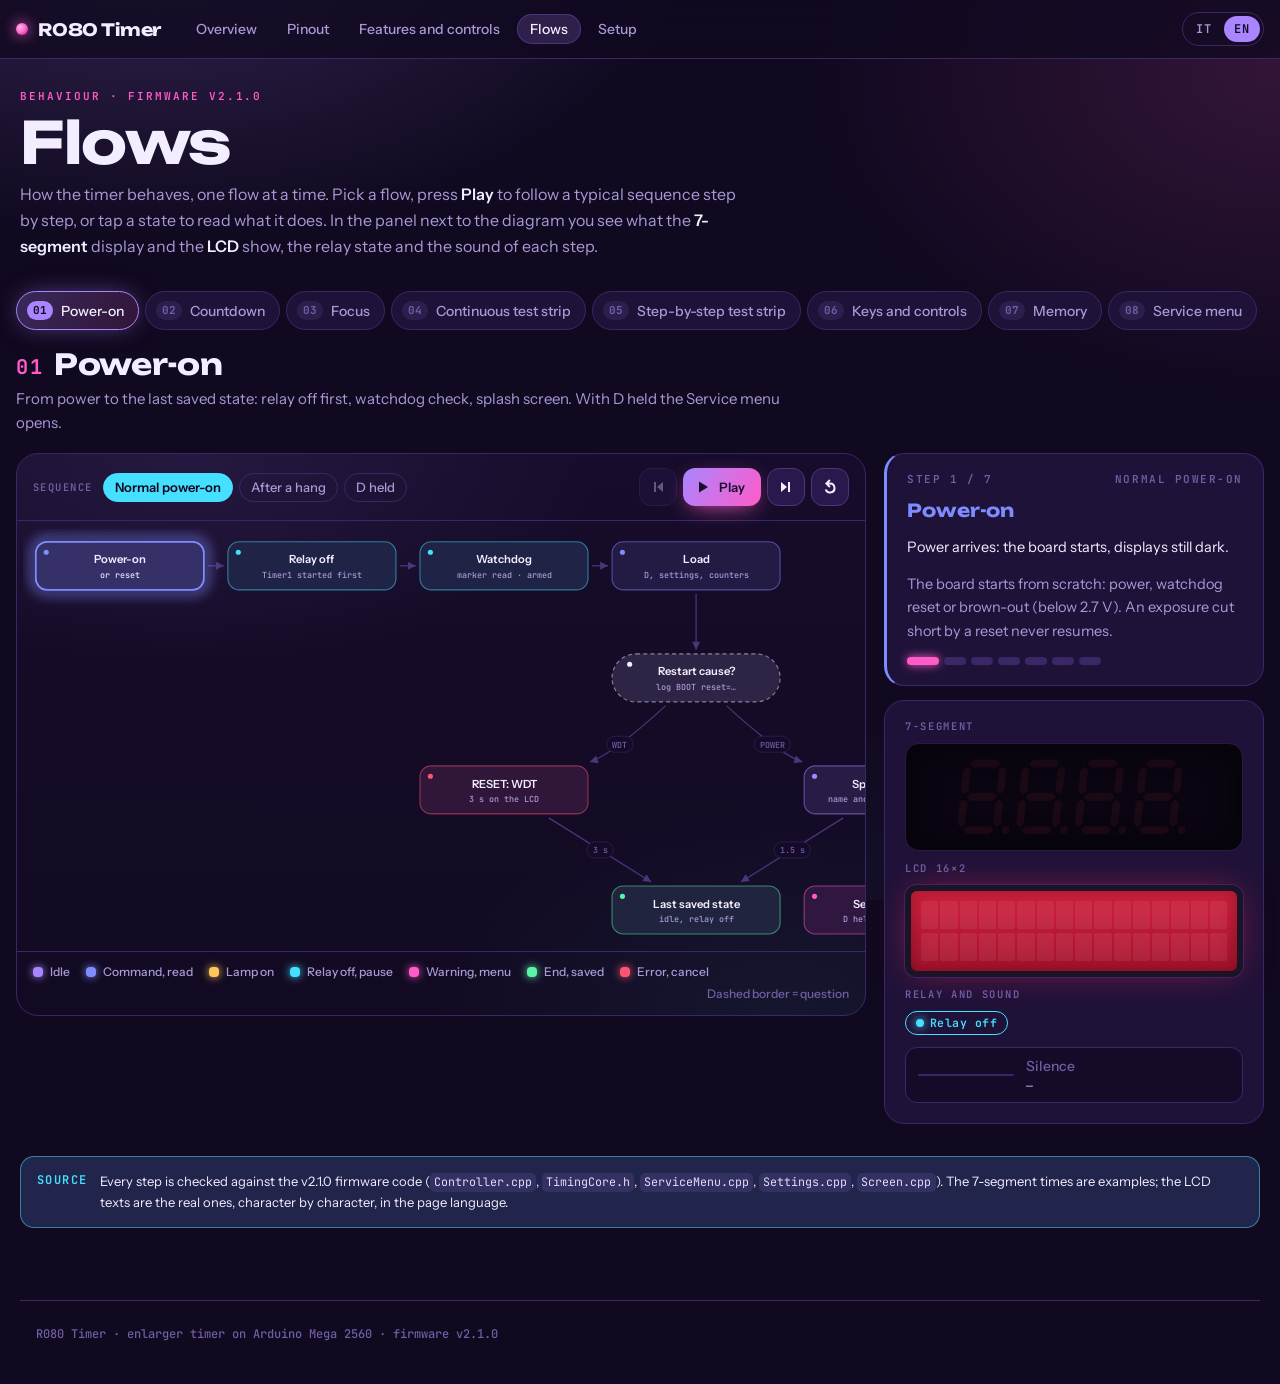
==== commit 4daa491a: "Describe firmware v2.1.0 on the site and drop .html from links Service menu cards and LCD mocks foll" ====
--- a/site/flussi.html
+++ b/site/flussi.html
@@ -160,10 +160,10 @@
 .note.small { font-size: 13px; }
 </style>
 </head>
-<body data-page="flussi.html">
+<body data-page="flussi">
 <main class="page">
   <header class="page-head">
-    <span class="eyebrow"><span lang="it">Comportamento · firmware v2.0.0</span><span lang="en">Behaviour · firmware v2.0.0</span></span>
+    <span class="eyebrow"><span lang="it">Comportamento · firmware v2.1.0</span><span lang="en">Behaviour · firmware v2.1.0</span></span>
     <h1><span lang="it">Flussi</span><span lang="en">Flows</span></h1>
     <p class="lede" lang="it">Come si comporta il timer, un flusso alla volta. Scegli un flusso, premi <b>Riproduci</b> per seguire una sequenza tipica passo per passo, oppure tocca uno stato per leggerne la spiegazione. Nel pannello accanto al diagramma vedi cosa mostrano il <b>7 segmenti</b> e l'<b>LCD</b>, lo stato del relè e il suono di ogni passo.</p>
     <p class="lede" lang="en">How the timer behaves, one flow at a time. Pick a flow, press <b>Play</b> to follow a typical sequence step by step, or tap a state to read what it does. In the panel next to the diagram you see what the <b>7-segment</b> display and the <b>LCD</b> show, the relay state and the sound of each step.</p>
@@ -203,11 +203,11 @@
   </section>
 
   <div class="note small"><strong><span lang="it">Fonte</span><span lang="en">Source</span></strong>
-    <p lang="it">Ogni passo è verificato sul codice del firmware v2.0.0 (<code>Controller.cpp</code>, <code>TimingCore.h</code>, <code>ServiceMenu.cpp</code>, <code>Settings.cpp</code>, <code>Screen.cpp</code>). I tempi del 7 segmenti sono esempi; i testi dell'LCD sono quelli reali, carattere per carattere.</p>
-    <p lang="en">Every step is checked against the v2.0.0 firmware code (<code>Controller.cpp</code>, <code>TimingCore.h</code>, <code>ServiceMenu.cpp</code>, <code>Settings.cpp</code>, <code>Screen.cpp</code>). The 7-segment times are examples; the LCD texts are the real ones, character by character.</p>
+    <p lang="it">Ogni passo è verificato sul codice del firmware v2.1.0 (<code>Controller.cpp</code>, <code>TimingCore.h</code>, <code>ServiceMenu.cpp</code>, <code>Settings.cpp</code>, <code>Screen.cpp</code>). I tempi del 7 segmenti sono esempi; i testi dell'LCD sono quelli reali, carattere per carattere, nella lingua della pagina.</p>
+    <p lang="en">Every step is checked against the v2.1.0 firmware code (<code>Controller.cpp</code>, <code>TimingCore.h</code>, <code>ServiceMenu.cpp</code>, <code>Settings.cpp</code>, <code>Screen.cpp</code>). The 7-segment times are examples; the LCD texts are the real ones, character by character, in the page language.</p>
   </div>
 </main>
-<footer class="site"><span lang="it">R080 Timer · timer per ingranditore su Arduino Mega 2560 · firmware v2.0.0</span><span lang="en">R080 Timer · enlarger timer on Arduino Mega 2560 · firmware v2.0.0</span></footer>
+<footer class="site"><span lang="it">R080 Timer · timer per ingranditore su Arduino Mega 2560 · firmware v2.1.0</span><span lang="en">R080 Timer · enlarger timer on Arduino Mega 2560 · firmware v2.1.0</span></footer>
 <script src="assets/site.js"></script>
 <script>
 (function () {
@@ -220,12 +220,13 @@
   const KIND = { idle: "--violet", input: "--indigo", lamp: "--amber", off: "--cyan", warn: "--magenta", end: "--green", err: "--red", ask: "--fg", mute: "--faint" };
 
   // LCD rows, exactly as Screen.cpp composes them: row 2 = precision (cols 0-6), Ch:x (9-12), note (14), plug (15).
+  // A row is a string or T(it, en) when the LCD text depends on the firmware language.
   const pad = (s) => (s + " ".repeat(16)).slice(0, 16);
-  const R1 = { F: "FOCUS", CD: "COUNTDOWN  [S]", TS: "TEST STRIP [S]CO", TSF: "TEST STRIP [F]CO", TP: "TEST STRIP [S]PP" };
+  const R1 = { F: "FOCUS", CD: "COUNTDOWN  [S]", TS: "TEST STRIP [S]CO", TSF: "TEST STRIP [F]CO", TP: T("TEST STRIP [S]PP", "TEST STRIP [S]SS") };
   const r2 = (p, ch, note, plug) => (p + "         ").slice(0, 9) + "Ch:" + (ch || "A") + " " + (note === false ? " " : "♪") + (plug === false ? " " : "⚡");
   const LCD_CD = [R1.CD, r2(" 1s")];
   const LCD_F = [R1.F, r2("")];
-  const MENU = (item) => ["MENU SERVIZIO", ">" + item];
+  const MENU = (it, en) => [T("MENU SERVIZIO", "SERVICE MENU"), T(">" + it, ">" + (en === undefined ? it : en))];
 
   // Sounds from SoundScheduler.cpp: [hz, ms] (hz 0 = pause).
   const SND = {
@@ -290,7 +291,7 @@
           { n: "wdt", c: T("Nessun marcatore: avvio normale. Il watchdog ora sorveglia il loop.", "No marker: normal start. The watchdog now guards the loop.") },
           { n: "load", c: T("Impostazioni valide, contatore Accensioni +1.", "Settings valid, power-on counter +1.") },
           { n: "cause", c: T("Causa POWER: il log scrive BOOT reset=POWER.", "Cause POWER: the log writes BOOT reset=POWER.") },
-          { n: "splash", seg: "010.0", lcd: [" - R080 Timer - ", "     v2.0.0"], c: T("Schermata iniziale per 1,5 s; il 7 segmenti mostra già 10,0 s.", "Splash for 1.5 s; the 7-segment already shows 10.0 s.") },
+          { n: "splash", seg: "010.0", lcd: [" - R080 Timer - ", "     v2.1.0"], c: T("Schermata iniziale per 1,5 s; il 7 segmenti mostra già 10,0 s.", "Splash for 1.5 s; the 7-segment already shows 10.0 s.") },
           { n: "idle", lcd: LCD_CD, c: T("Ultimo stato salvato: Countdown, Canale A, pronto.", "Last saved state: Countdown, channel A, ready.") }
         ] },
         { name: T("Dopo un blocco", "After a hang"), steps: [
@@ -307,7 +308,7 @@
           { n: "rel" }, { n: "wdt" },
           { n: "load", c: T("D letto una volta sola, qui: il Menu di servizio è aperto.", "D is read only once, here: the Service menu is open.") },
           { n: "cause" },
-          { n: "splash", seg: "010.0", lcd: [" - R080 Timer - ", "     v2.0.0"], c: T("La schermata iniziale compare comunque per 1,5 s.", "The splash screen still shows for 1.5 s.") },
+          { n: "splash", seg: "010.0", lcd: [" - R080 Timer - ", "     v2.1.0"], c: T("La schermata iniziale compare comunque per 1,5 s.", "The splash screen still shows for 1.5 s.") },
           { n: "menu", lcd: MENU("Info"), c: T("Menu di servizio, prima voce Info. Si scorre con l'encoder della Modalità.", "Service menu, first item Info. Scroll with the mode encoder.") }
         ] }
       ]
@@ -494,9 +495,9 @@
       intro: T("A ogni Step la lampada si spegne al millisecondo e il timer aspetta: si sposta la carta e si preme per esporre solo l'incremento.",
         "At every step the lamp goes off to the millisecond and the timer waits: move the paper and press to expose only the increment."),
       nodes: [
-        ["idle", 140, 270, "idle", T("Fermo", "Idle"), T("TEST STRIP · PP", "TEST STRIP · PP"),
+        ["idle", 140, 270, "idle", T("Fermo", "Idle"), T("TEST STRIP · PP", "TEST STRIP · SS"),
           T("Avanzamento passo-passo (PP), scelto premendo l'encoder della Modalità. Il primo Step è il tempo impostato.",
-            "Step-by-step advance (PP), chosen by pressing the mode encoder. The first step is the set time.")],
+            "Step-by-step advance (SS on the English LCD, PP on the Italian one), chosen by pressing the mode encoder. The first step is the set time.")],
         ["run", 430, 270, "lamp", T("Lampada accesa", "Lamp on"), T("fino allo Step", "up to the step"),
           T("Prima pressione: dall'inizio al primo Step. Dopo ogni pausa solo l'incremento fino allo Step successivo, con il beep di avvio. Il pulsante principale annulla.",
             "First press: from zero to the first step. After each pause only the increment to the next step, with the start beep. The main button cancels.")],
@@ -568,7 +569,7 @@
             "Calculator-style digits; 0 enters on release, because it can be part of the 0 + * / # chord. A B C select the channel, D clears the time.")],
         ["enc", 680, 432, "input", T("Encoder", "Encoders"), T("Modalità · precisione", "mode · precision"),
           T("Modalità: rotazione Focus / Countdown / Test strip, pressione CO / PP. Precisione: rotazione fra 11 valori in ciclo, pressione Secondi / F-Stop.",
-            "Mode: turn for Focus / Countdown / Test strip, press for CO / PP. Precision: turn through 11 values in a loop, press for seconds / F-stop.")],
+            "Mode: turn for Focus / Countdown / Test strip, press for CO / SS. Precision: turn through 11 values in a loop, press for seconds / F-stop.")],
         ["short", 680, 512, "input", T("* / # brevi", "Short * / #"), T("agiscono al rilascio", "act on release"),
           T("Al rilascio: tempo − / + secondo la precisione. In Focus abbassano e alzano la luminosità dell'LCD.",
             "On release: time − / + by the precision. In Focus they lower and raise the LCD brightness.")],
@@ -631,9 +632,9 @@
         ["write", 740, 100, "off", T("Scrittura", "Writing"), T("1 byte per giro di loop", "1 byte per loop pass"),
           T("A ogni giro il loop scrive solo il primo byte diverso dalla EEPROM (eeprom_update), e solo se la EEPROM è pronta: nessuna attesa. Una modifica durante la scrittura entra nello stesso salvataggio.",
             "Each pass the loop writes only the first byte that differs from the EEPROM (eeprom_update), and only when the EEPROM is ready: no waiting. A change during the write joins the same save.")],
-        ["saved", 1060, 100, "end", T("Salvato", "Saved"), T("43 byte · CRC8", "43 bytes · CRC8"),
-          T("Blocco di 43 byte: firma R8, versione, lunghezza, tre Canali e impostazioni globali, CRC8. I contatori hanno un blocco a parte (17 byte, indirizzo 0x040).",
-            "A 43-byte block: R8 signature, version, length, three channels and global settings, CRC8. Counters have their own block (17 bytes, address 0x040).")],
+        ["saved", 1060, 100, "end", T("Salvato", "Saved"), T("45 byte · CRC8", "45 bytes · CRC8"),
+          T("Blocco di 45 byte: firma R8, versione, lunghezza, tre Canali e impostazioni globali (lingua compresa), CRC8. I contatori hanno un blocco a parte (17 byte, indirizzo 0x040).",
+            "A 45-byte block: R8 signature, version, length, three channels and global settings (language included), CRC8. Counters have their own block (17 bytes, address 0x040).")],
         ["boot", 1060, 400, "input", T("Accensione", "Power-on"), T("lettura del blocco", "block read"),
           T("All'avvio il blocco viene letto una volta, prima di tutto il resto.", "At start-up the block is read once, before anything else.")],
         ["check", 740, 400, "ask", T("Blocco valido?", "Block valid?"), T("firma, CRC8, limiti", "signature, CRC8, ranges"),
@@ -642,8 +643,8 @@
         ["load", 420, 330, "end", T("Ultimo stato", "Last state"), T("tutto come prima", "all as before"),
           T("Canale attivo, i tre Canali, mute, luminosità e impostazioni del menu tornano come allo spegnimento.", "Active channel, the three channels, mute, brightness and menu settings come back as at power-off.")],
         ["fact", 420, 470, "err", T("Valori di fabbrica", "Factory defaults"), T("log ERROR settings=factory", "log ERROR settings=factory"),
-          T("Dati corrotti o del firmware precedente (0xA5 all'indirizzo 0): Canale A, Countdown, Secondi 1 s, 10,0 s, relè abilitato; LCD 3, 7 seg 3, LCD esposizione 1, Focus 5 min, 0 ppm.",
-            "Corrupted data or the previous firmware's (0xA5 at address 0): channel A, Countdown, seconds 1 s, 10.0 s, relay enabled; LCD 3, 7-seg 3, exposure LCD 1, Focus 5 min, 0 ppm.")]
+          T("Dati corrotti o di un firmware precedente (v1 con 0xA5 all'indirizzo 0, v2.0.0 con versione 1): Canale A, Countdown, Secondi 1 s, 10,0 s, relè abilitato; LCD 3, 7 seg 3, LCD esposizione 1, Focus 5 min, 0 ppm, italiano.",
+            "Corrupted data or an earlier firmware's (v1 with 0xA5 at address 0, v2.0.0 with version 1): channel A, Countdown, seconds 1 s, 10.0 s, relay enabled; LCD 3, 7-seg 3, exposure LCD 1, Focus 5 min, 0 ppm, Italian.")]
       ],
       edges: [
         ["change", "pend", ""], ["pend", "pend", T("altra modifica: riparte", "another change: restart"), { loop: "top" }],
@@ -670,11 +671,11 @@
         ] },
         { name: T("Riaccensione", "Power-on"), steps: [
           { n: "boot", seg: "", lcd: ["", ""], r: false, c: T("Accensione: lettura del blocco.", "Power-on: block read.") },
-          { n: "check", c: T("Firma R8, versione 1, 43 byte, CRC8 giusto, valori nei limiti.", "R8 signature, version 1, 43 bytes, CRC8 right, values in range.") },
+          { n: "check", c: T("Firma R8, versione 2, 45 byte, CRC8 giusto, valori nei limiti.", "R8 signature, version 2, 45 bytes, CRC8 right, values in range.") },
           { n: "load", seg: "012.5", lcd: LCD_CD, c: T("Tutto come prima: 12,5 s sul Canale A.", "All as before: 12.5 s on channel A.") }
         ] },
         { name: T("Dati non validi", "Invalid data"), steps: [
-          { n: "boot", seg: "", lcd: ["", ""], r: false, c: T("Prima accensione con la v2.0.0, o EEPROM rovinata.", "First power-on with v2.0.0, or damaged EEPROM.") },
+          { n: "boot", seg: "", lcd: ["", ""], r: false, c: T("Prima accensione con la v2.1.0, o EEPROM rovinata.", "First power-on with v2.1.0, or damaged EEPROM.") },
           { n: "check", c: T("Firma o CRC8 non tornano.", "Signature or CRC8 do not match.") },
           { n: "fact", seg: "010.0", lcd: LCD_CD, c: T("Valori di fabbrica; il log USB scrive ERROR settings=factory.", "Factory defaults; the USB log writes ERROR settings=factory.") }
         ] }
@@ -686,20 +687,20 @@
         "Diagnostics, tests and calibration. Navigate with the mode encoder: turn to scroll, press to enter or confirm; D goes back to the list."),
       nodes: [
         ["boot", 400, 130, "input", T("D all'accensione", "D at power-on"), T("dopo la schermata iniziale", "after the splash"),
-          T("Tenere D mentre si accende il timer. I testi del menu sono in italiano; nel menu non si avviano Esposizioni.",
-            "Hold D while powering on. Menu texts are in Italian; no exposure can start inside the menu.")],
+          T("Tenere D mentre si accende il timer. I testi del menu sono in italiano o in inglese, secondo la voce Lingua/Language; nel menu non si avviano Esposizioni.",
+            "Hold D while powering on. Menu texts are in Italian or English, as set in the Lingua/Language item; no exposure can start inside the menu.")],
         ["list", 400, 330, "warn", T("Elenco voci", "Item list"), T("rotazione: voce · clic: entra", "turn: item · click: enter"),
-          T("15 voci in ciclo: Info, Contatori, Salute, sette test, Calibrazione, LCD esposizione, Tempo max Focus, Ripristino fabb, Esci.",
-            "15 items in a loop: Info, Counters, Health, seven tests, Calibration, exposure LCD, Focus max time, factory reset, Exit.")],
+          T("16 voci in ciclo: Info, Contatori, Salute, sette test, Calibrazione, LCD esposizione, Tempo max Focus, Lingua/Language, Ripristino fabb, Esci.",
+            "16 items in a loop: Info, Counters, Health, seven tests, Calibration, LCD exposure, Focus max time, Lingua/Language, Factory reset, Exit.")],
         ["read", 700, 60, "idle", T("Info · Contatori · Salute", "Info · Counters · Health"), T("rotazione: schermata", "turn: page"),
           T("Sola lettura. Info: versione e data. Contatori: Accensioni, Reset watchdog, Esposizioni, Ore lampada. Salute: Loop max, ISR max, Tick persi.",
-            "Read only. Info: version and date. Counters: power-ons, watchdog resets, exposures, lamp hours. Health: loop max, ISR max, lost ticks.")],
+            "Read only. Info: version and date. Counters: Power-ons, Watchdog resets, Exposures, Lamp hours. Health: Loop max, ISR max, Lost ticks.")],
         ["test", 700, 190, "lamp", T("Test hardware", "Hardware tests"), T("relè, buzzer, display, tasti", "relay, buzzer, displays, keys"),
           T("Relè, buzzer (8 suoni), 7 segmenti (888.8), LCD (tutte le celle), tastierino, encoder, pulsante. Ogni comando va al componente in prova; D esce e il relè si spegne.",
             "Relay, buzzer (8 sounds), 7-segment (888.8), LCD (all cells), keypad, encoders, button. Every input goes to the part under test; D exits and the relay goes off.")],
         ["value", 700, 330, "input", T("Valore", "Value"), T("cifre · * segno · clic", "digits · * sign · click"),
           T("Calibrazione (ppm o durata di 600 s), LCD esposizione (1–8), Tempo max Focus (3, 5, 10, 15, 20). Cifre a calcolatrice, * cambia segno, D torna senza salvare.",
-            "Calibration (ppm or 600 s duration), exposure LCD (1–8), Focus max time (3, 5, 10, 15, 20). Calculator-style digits, * flips the sign, D goes back without saving.")],
+            "Calibration (ppm or 600 s duration), LCD exposure (1–8), Focus max time (3, 5, 10, 15, 20). Calculator-style digits, * flips the sign, D goes back without saving.")],
         ["fact", 700, 480, "warn", T("Ripristino fabb", "Factory reset"), T("prima pressione", "first press"),
           T("Dentro la voce, la prima pressione non cancella nulla: chiede conferma.", "Inside the item, the first press erases nothing: it asks for confirmation.")],
         ["refused", 1000, 250, "err", T("Rifiutato", "Refused"), T("beep di errore", "error beep"),
@@ -707,8 +708,11 @@
         ["saved", 1000, 410, "end", T("Salvato", "Saved"), T("beep di conferma", "confirm beep"),
           T("Valore accettato: salvato subito, beep di conferma (si sente anche col mute), ritorno all'elenco.", "Value accepted: saved at once, confirm beep (audible even when muted), back to the list.")],
         ["confirm", 1000, 560, "err", T("Confermi?", "Confirm?"), T("clic = Sì · D = No", "click = yes · D = no"),
-          T("La seconda pressione riporta tutte le impostazioni ai valori di fabbrica, Correzione del clock compresa; i contatori restano. D annulla.",
-            "The second press puts every setting back to factory, clock correction included; counters are kept. D cancels.")],
+          T("La seconda pressione riporta tutte le impostazioni ai valori di fabbrica, Correzione del clock compresa, e la lingua all'italiano; i contatori restano. D annulla.",
+            "The second press puts every setting back to factory, clock correction included, and the language to Italian; counters are kept. D cancels.")],
+        ["lang", 130, 190, "input", T("Lingua/Language", "Lingua/Language"), T("clic: cambia · salva", "click: switch · save"),
+          T("Mostra il nome della lingua attuale, Italiano o English. Ogni pressione passa all'altra, salva subito e dà il beep di conferma; si resta nella voce. D torna all'elenco già nella nuova lingua.",
+            "Shows the current language name, Italiano or English. Each press switches to the other, saves at once and gives the confirm beep; you stay in the item. D returns to the list already in the new language.")],
         ["exit", 130, 490, "end", T("Uso normale", "Normal use"), T("Esci, senza riavvio", "Exit, no restart"),
           T("La voce Esci torna all'uso normale senza riavviare la scheda, con le impostazioni già salvate.", "The Exit item returns to normal use without restarting the board, with settings already saved.")]
       ],
@@ -723,39 +727,49 @@
         ["value", "saved", T("valido", "valid")], ["saved", "list", T("elenco", "list"), { c: [700, 418] }],
         ["list", "fact", T("clic", "click")], ["fact", "confirm", T("clic", "click")],
         ["confirm", "saved", T("clic", "click")], ["confirm", "list", T("D"), { c: [700, 660] }],
-        ["list", "exit", T("clic su Esci", "click on Exit")]
+        ["list", "exit", T("clic su Esci", "click on Exit")],
+        ["list", "lang", T("clic", "click"), { bend: -26 }], ["lang", "list", T("D"), { bend: -26 }],
+        ["lang", "lang", T("clic", "click"), { loop: "top" }]
       ],
       sc: [
         { name: T("Scorrere e leggere", "Browse and read"), steps: [
-          { n: "boot", seg: "010.0", lcd: [" - R080 Timer - ", "     v2.0.0"], r: false, c: T("D tenuto all'accensione: prima la schermata iniziale, 1,5 s.", "D held at power-on: first the splash, 1.5 s.") },
+          { n: "boot", seg: "010.0", lcd: [" - R080 Timer - ", "     v2.1.0"], r: false, c: T("D tenuto all'accensione: prima la schermata iniziale, 1,5 s.", "D held at power-on: first the splash, 1.5 s.") },
           { n: "list", lcd: MENU("Info"), c: T("Menu di servizio: la riga 2 mostra la voce.", "Service menu: row 2 shows the item.") },
-          { n: "list", lcd: MENU("Contatori"), c: T("Rotazione: voce successiva.", "Turn: next item.") },
-          { n: "read", lcd: ["Accensioni", "128"], c: T("Clic: prima schermata dei Contatori.", "Click: first Counters page.") },
-          { n: "read", lcd: ["Reset watchdog", "2"], c: T("Rotazione: schermata successiva.", "Turn: next page.") },
-          { n: "list", lcd: MENU("Contatori"), c: T("D: di nuovo all'elenco.", "D: back to the list.") }
+          { n: "list", lcd: MENU("Contatori", "Counters"), c: T("Rotazione: voce successiva.", "Turn: next item.") },
+          { n: "read", lcd: [T("Accensioni", "Power-ons"), "128"], c: T("Clic: prima schermata dei Contatori.", "Click: first Counters page.") },
+          { n: "read", lcd: [T("Reset watchdog", "Watchdog resets"), "2"], c: T("Rotazione: schermata successiva.", "Turn: next page.") },
+          { n: "list", lcd: MENU("Contatori", "Counters"), c: T("D: di nuovo all'elenco.", "D: back to the list.") }
         ] },
         { name: T("Tempo max Focus", "Focus max time"), steps: [
-          { n: "list", seg: "010.0", lcd: MENU("Tempo max Focus"), r: false, c: T("Voce Tempo max Focus.", "Focus max time item.") },
-          { n: "value", lcd: ["Tempo max Focus", "Minuti: 5"], c: T("Clic: valore attuale, 5 minuti.", "Click: current value, 5 minutes.") },
-          { n: "value", lcd: ["Tempo max Focus", "Minuti: 7"], c: T("Digito 7.", "I type 7.") },
+          { n: "list", seg: "010.0", lcd: MENU("Tempo max Focus", "Focus max time"), r: false, c: T("Voce Tempo max Focus.", "Focus max time item.") },
+          { n: "value", lcd: [T("Tempo max Focus", "Focus max time"), T("Minuti: 5", "Minutes: 5")], c: T("Clic: valore attuale, 5 minuti.", "Click: current value, 5 minutes.") },
+          { n: "value", lcd: [T("Tempo max Focus", "Focus max time"), T("Minuti: 7", "Minutes: 7")], c: T("Digito 7.", "I type 7.") },
           { n: "refused", snd: "error", c: T("7 non è fra 3, 5, 10, 15, 20: beep di errore.", "7 is not one of 3, 5, 10, 15, 20: error beep.") },
-          { n: "value", lcd: ["Tempo max Focus", "Minuti: 10"], c: T("Digito 1 0.", "I type 1 0.") },
-          { n: "saved", lcd: MENU("Tempo max Focus"), snd: "ok", c: T("Clic: salvato, beep di conferma, ritorno all'elenco.", "Click: saved, confirm beep, back to the list.") },
+          { n: "value", lcd: [T("Tempo max Focus", "Focus max time"), T("Minuti: 10", "Minutes: 10")], c: T("Digito 1 0.", "I type 1 0.") },
+          { n: "saved", lcd: MENU("Tempo max Focus", "Focus max time"), snd: "ok", c: T("Clic: salvato, beep di conferma, ritorno all'elenco.", "Click: saved, confirm beep, back to the list.") },
           { n: "list", c: T("Pronto per un'altra voce.", "Ready for another item.") }
         ] },
         { name: T("Ripristino di fabbrica", "Factory reset"), steps: [
-          { n: "list", seg: "010.0", lcd: MENU("Ripristino fabb"), r: false, c: T("Voce Ripristino fabb.", "Factory reset item.") },
-          { n: "fact", lcd: ["Ripristino fabb", "Clic: ripristina"], c: T("Clic: si entra nella voce.", "Click: inside the item.") },
-          { n: "confirm", lcd: ["Confermi?", "clic=Si D=No"], c: T("Clic: richiesta di conferma.", "Click: confirmation request.") },
-          { n: "saved", lcd: MENU("Ripristino fabb"), snd: "ok", c: T("Clic: tutto ai valori di fabbrica, ppm compresi; i contatori restano.", "Click: everything to factory, ppm included; counters are kept.") },
-          { n: "list", lcd: MENU("Esci"), c: T("Rotazione fino a Esci.", "Turn to Exit.") },
+          { n: "list", seg: "010.0", lcd: MENU("Ripristino fabb", "Factory reset"), r: false, c: T("Voce Ripristino fabb.", "Factory reset item.") },
+          { n: "fact", lcd: [T("Ripristino fabb", "Factory reset"), T("Clic: ripristina", "Click: reset")], c: T("Clic: si entra nella voce.", "Click: inside the item.") },
+          { n: "confirm", lcd: [T("Confermi?", "Confirm?"), T("clic=Si D=No", "click=Yes D=No")], c: T("Clic: richiesta di conferma.", "Click: confirmation request.") },
+          { n: "saved", lcd: MENU("Ripristino fabb", "Factory reset"), snd: "ok", c: T("Clic: tutto ai valori di fabbrica, ppm compresi, lingua italiana; i contatori restano.", "Click: everything to factory, ppm included, language Italian; counters are kept.") },
+          { n: "list", lcd: MENU("Esci", "Exit"), c: T("Rotazione fino a Esci.", "Turn to Exit.") },
           { n: "exit", lcd: LCD_CD, c: T("Clic su Esci: uso normale, senza riavvio.", "Click on Exit: normal use, no restart.") }
         ] },
         { name: T("Test relè", "Relay test"), steps: [
-          { n: "list", seg: "010.0", lcd: MENU("Test rele"), r: false, c: T("Voce Test rele.", "Relay test item.") },
-          { n: "test", lcd: ["Test rele", "Clic: spento"], c: T("Clic: si entra nel test.", "Click: into the test.") },
-          { n: "test", lcd: ["Test rele", "Clic: acceso"], r: true, c: T("Clic: relè acceso.", "Click: relay on.") },
-          { n: "list", lcd: MENU("Test rele"), r: false, c: T("D: si esce dal test e il relè si spegne.", "D: out of the test, the relay switches off.") }
+          { n: "list", seg: "010.0", lcd: MENU("Test rele", "Relay test"), r: false, c: T("Voce Test rele.", "Relay test item.") },
+          { n: "test", lcd: [T("Test rele", "Relay test"), T("Clic: spento", "Click: off")], c: T("Clic: si entra nel test.", "Click: into the test.") },
+          { n: "test", lcd: [T("Test rele", "Relay test"), T("Clic: acceso", "Click: on")], r: true, c: T("Clic: relè acceso.", "Click: relay on.") },
+          { n: "list", lcd: MENU("Test rele", "Relay test"), r: false, c: T("D: si esce dal test e il relè si spegne.", "D: out of the test, the relay switches off.") }
+        ] },
+        { name: T("Cambiare la lingua dell'LCD", "Change the LCD language"), steps: [
+          { n: "boot", seg: "010.0", lcd: [" - R080 Timer - ", "     v2.1.0"], r: false, c: T("D tenuto all'accensione: prima la schermata iniziale, 1,5 s.", "D held at power-on: first the splash, 1.5 s.") },
+          { n: "list", lcd: ["MENU SERVIZIO", ">Info"], c: T("Menu di servizio in italiano, la lingua di fabbrica.", "Service menu in Italian, the factory language.") },
+          { n: "list", lcd: ["MENU SERVIZIO", ">Lingua/Language"], c: T("Rotazione fino a Lingua/Language, subito prima di Ripristino fabb. Il nome è uguale nelle due lingue.", "Turn to Lingua/Language, right before the factory reset item. Its name is the same in both languages.") },
+          { n: "lang", lcd: ["Lingua/Language", "Italiano"], c: T("Clic: la voce mostra la lingua attuale, Italiano.", "Click: the item shows the current language, Italiano.") },
+          { n: "lang", lcd: ["Lingua/Language", "English"], snd: "ok", c: T("Clic: si passa all'inglese, salvato subito, beep di conferma. Si resta nella voce; un altro clic torna all'italiano.", "Click: switched to English, saved at once, confirm beep. You stay in the item; another click goes back to Italian.") },
+          { n: "list", lcd: ["SERVICE MENU", ">Lingua/Language"], c: T("D: elenco delle voci, già in inglese.", "D: the item list, already in English.") }
         ] }
       ]
     }
@@ -1015,10 +1029,10 @@
   };
   function lcd(rows, dim) {
     const r = rows.map((row) => {
-      const s = [...pad(row)].slice(0, 16);
+      const s = [...pad(L(row))].slice(0, 16);
       return `<div class="row">${s.map((ch) => `<span class="c${ch === "█" ? " full" : ""}">${ICON[ch] || (ch === " " ? "" : ch.replace("<", "&lt;").replace(">", "&gt;"))}</span>`).join("")}</div>`;
     }).join("");
-    return `<div class="lcd${dim ? " dim" : ""}" role="img" aria-label="LCD: ${rows.map((x) => x.trim()).join(" / ")}">${r}</div>`;
+    return `<div class="lcd${dim ? " dim" : ""}" role="img" aria-label="LCD: ${rows.map((x) => L(x).trim()).join(" / ")}">${r}</div>`;
   }
   function sound(key, go) {
     if (!key) return `<div class="sound off"><svg viewBox="0 0 96 34"><rect x="0" y="16" width="96" height="2" rx="1"/></svg><b>${L(T("Silenzio", "Silence"))}</b><small>—</small></div>`;
